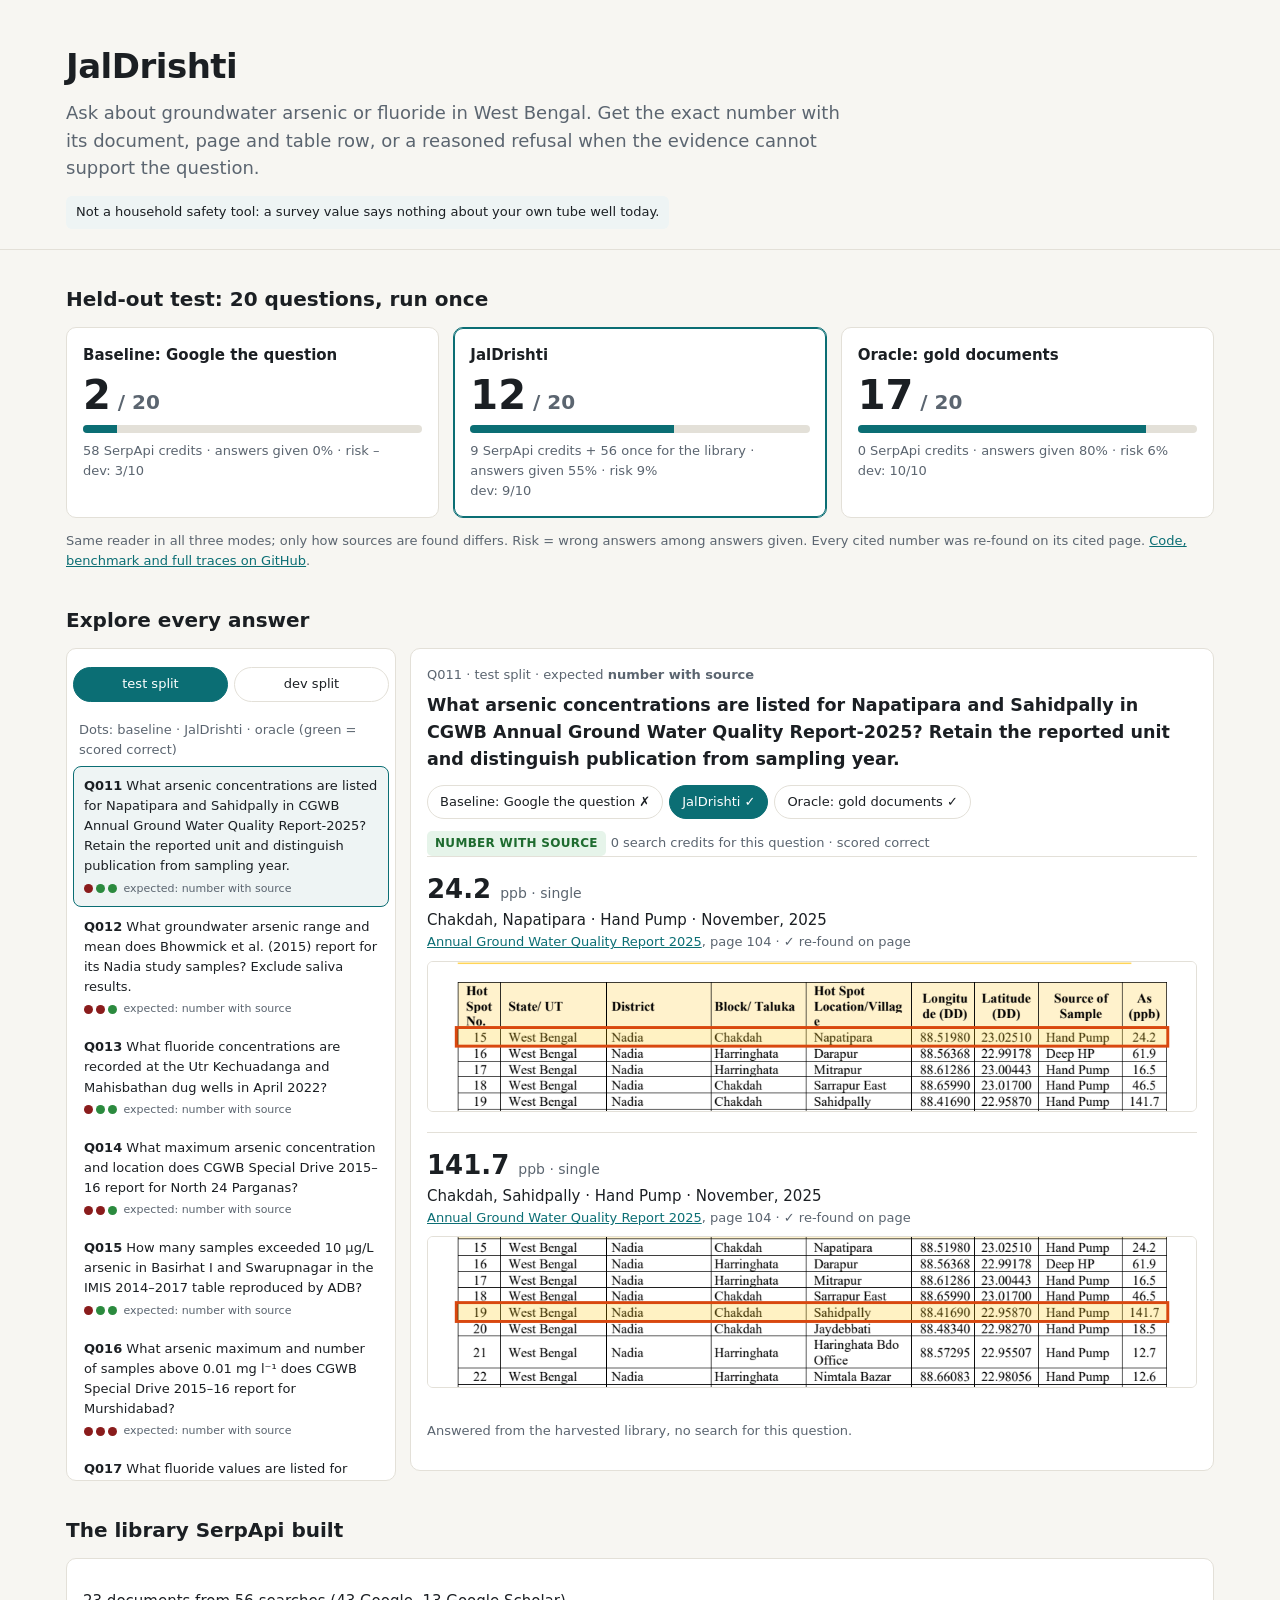
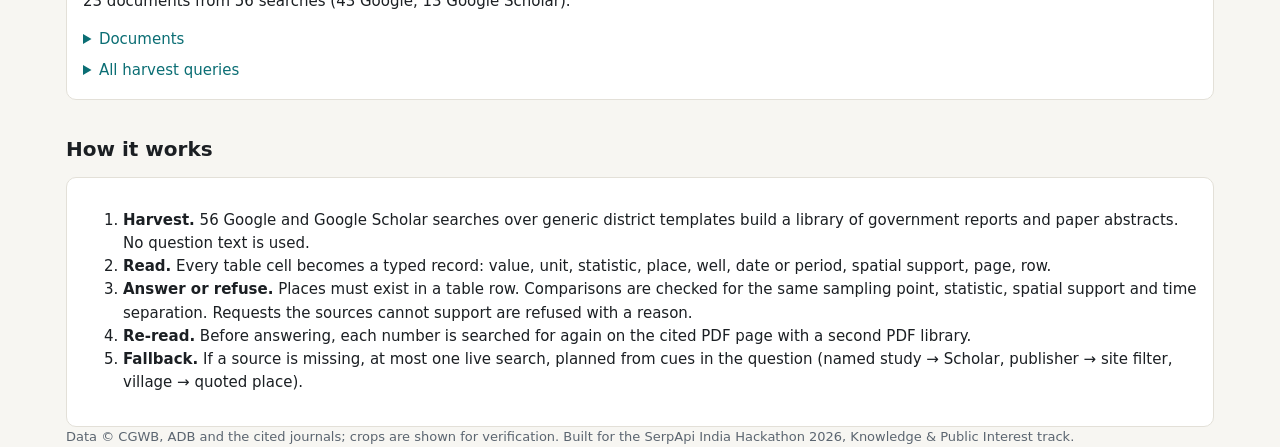
==== docs/index.html @ 3f20986a "Evidence explorer site (docs/): results, every answer with the highlighted source row, search traces" ====
<!doctype html>
<html lang="en">
<head>
<meta charset="utf-8">
<meta name="viewport" content="width=device-width, initial-scale=1">
<title>JalDrishti</title>
<meta name="description" content="Cited groundwater arsenic and fluoride evidence for West Bengal, found with SerpApi and checked against the source page.">
<style>
:root{--bg:#f7f6f2;--card:#fff;--ink:#1b1f23;--mute:#5b6570;--line:#e3e0d8;--acc:#0b6e74;--acc2:#d9480f;--ok:#2b8a3e;--warn:#b35c00;--no:#8a1c1c;--chip:#eef4f4}
@media (prefers-color-scheme:dark){:root{--bg:#101315;--card:#171b1e;--ink:#e8eaec;--mute:#9aa4ad;--line:#2a3035;--acc:#4fb3b9;--acc2:#ff8a4c;--ok:#69c37b;--warn:#f0a44b;--no:#ef7b7b;--chip:#1d2a2c}}
*{box-sizing:border-box}body{margin:0;background:var(--bg);color:var(--ink);font:15px/1.55 system-ui,-apple-system,Segoe UI,Roboto,sans-serif}
a{color:var(--acc)}.wrap{max-width:1180px;margin:0 auto;padding:0 16px}
header{padding:40px 0 20px;border-bottom:1px solid var(--line)}h1{font-size:34px;margin:0 0 6px;letter-spacing:-.5px}
.lede{font-size:18px;max-width:780px;color:var(--mute);margin:0}.warn{display:inline-block;margin-top:14px;padding:6px 10px;border-radius:6px;background:var(--chip);font-size:13px}
h2{font-size:20px;margin:34px 0 12px}.grid{display:grid;grid-template-columns:repeat(3,1fr);gap:14px}
.card{background:var(--card);border:1px solid var(--line);border-radius:10px;padding:16px}
.big{font-size:40px;font-weight:700;line-height:1}.lbl{font-weight:600}.sub{color:var(--mute);font-size:13px}
.bar{height:8px;background:var(--line);border-radius:4px;margin:10px 0 8px;overflow:hidden}.bar i{display:block;height:100%;background:var(--acc)}
.card.hl{border-color:var(--acc);box-shadow:0 0 0 1px var(--acc) inset}
.ex{display:grid;grid-template-columns:330px 1fr;gap:14px;align-items:start}
.list{max-height:720px;overflow:auto;padding:6px}.q{padding:9px 10px;border-radius:8px;cursor:pointer;border:1px solid transparent}
.q:hover{background:var(--chip)}.q.on{border-color:var(--acc);background:var(--chip)}.q .t{font-size:13px}.q .m{font-size:11px;color:var(--mute);margin-top:3px}
.dots span{display:inline-block;width:9px;height:9px;border-radius:50%;margin-right:3px;vertical-align:middle}
.y{background:var(--ok)}.n{background:var(--no)}.tabs{display:flex;gap:6px;margin:12px 0}
.tabs button{border:1px solid var(--line);background:var(--card);color:var(--ink);padding:6px 12px;border-radius:999px;cursor:pointer;font:inherit;font-size:13px}
.tabs button.on{background:var(--acc);border-color:var(--acc);color:#fff}
.badge{display:inline-block;font-size:12px;font-weight:700;padding:3px 8px;border-radius:5px;letter-spacing:.3px;text-transform:uppercase}
.b-number_with_source{background:#e6f4ea;color:#1e6b2f}.b-not_comparable{background:#fff1e0;color:#8a4b00}.b-insufficient_evidence{background:#f1f1f1;color:#555}.b-error{background:#fde8e8;color:#8a1c1c}
@media (prefers-color-scheme:dark){.b-number_with_source{background:#1f3a26;color:#9be0a8}.b-not_comparable{background:#3a2c17;color:#f4c27d}.b-insufficient_evidence{background:#2a2e31;color:#c9ced3}}
.item{border-top:1px solid var(--line);padding:12px 0}.val{font-size:26px;font-weight:700}.val small{font-size:14px;font-weight:500;color:var(--mute)}
.crop{max-width:100%;border:1px solid var(--line);border-radius:6px;margin-top:8px;background:#fff}
.reasons li{margin:4px 0}.trace{font-size:13px}.trace .st{padding:8px 10px;border-left:3px solid var(--line);margin:6px 0;background:var(--bg)}
code{font-family:ui-monospace,Menlo,monospace;font-size:12.5px;background:var(--chip);padding:1px 5px;border-radius:4px}
.flt{display:flex;gap:6px;padding:6px}.flt button{flex:1}
table{border-collapse:collapse;width:100%;font-size:14px}td,th{padding:7px 8px;border-bottom:1px solid var(--line);text-align:left}
details summary{cursor:pointer;color:var(--acc)}footer{margin:40px 0;color:var(--mute);font-size:13px}
@media (max-width:860px){.grid{grid-template-columns:1fr}.ex{grid-template-columns:1fr}.list{max-height:320px}}
</style>
</head>
<body>
<header><div class="wrap">
  <h1>JalDrishti</h1>
  <p class="lede">Ask about groundwater arsenic or fluoride in West Bengal. Get the exact number with its document, page and table row, or a reasoned refusal when the evidence cannot support the question.</p>
  <span class="warn">Not a household safety tool: a survey value says nothing about your own tube well today.</span>
</div></header>
<main class="wrap">
  <h2>Held-out test: 20 questions, run once</h2>
  <div class="grid" id="cards"></div>
  <p class="sub">Same reader in all three modes; only how sources are found differs. Risk = wrong answers among answers given. Every cited number was re-found on its cited page. <a href="https://github.com/mohitt31/jaldrishti">Code, benchmark and full traces on GitHub</a>.</p>

  <h2>Explore every answer</h2>
  <div class="ex">
    <div class="card" style="padding:0">
      <div class="flt tabs" id="flt"></div>
      <div class="sub" style="padding:0 12px">Dots: baseline · JalDrishti · oracle (green = scored correct)</div>
      <div class="list" id="list"></div>
    </div>
    <div class="card" id="detail"></div>
  </div>

  <h2>The library SerpApi built</h2>
  <div class="card" id="lib"></div>

  <h2>How it works</h2>
  <div class="card">
    <ol>
      <li><b>Harvest.</b> 56 Google and Google Scholar searches over generic district templates build a library of government reports and paper abstracts. No question text is used.</li>
      <li><b>Read.</b> Every table cell becomes a typed record: value, unit, statistic, place, well, date or period, spatial support, page, row.</li>
      <li><b>Answer or refuse.</b> Places must exist in a table row. Comparisons are checked for the same sampling point, statistic, spatial support and time separation. Requests the sources cannot support are refused with a reason.</li>
      <li><b>Re-read.</b> Before answering, each number is searched for again on the cited PDF page with a second PDF library.</li>
      <li><b>Fallback.</b> If a source is missing, at most one live search, planned from cues in the question (named study → Scholar, publisher → site filter, village → quoted place).</li>
    </ol>
  </div>
</main>
<footer class="wrap">Data © CGWB, ADB and the cited journals; crops are shown for verification. Built for the SerpApi India Hackathon 2026, Knowledge &amp; Public Interest track.</footer>
<script>
const MODES={baseline:"Baseline: Google the question",library:"JalDrishti",oracle:"Oracle: gold documents"};
const LBL={number_with_source:"number with source",not_comparable:"not comparable",insufficient_evidence:"insufficient evidence",error:"error",comparable:"comparable"};
let D,cur=null,mode="library",split="test";
const esc=s=>String(s??"").replace(/[&<>"]/g,c=>({"&":"&amp;","<":"&lt;",">":"&gt;",'"':"&quot;"}[c]));
fetch("data.json").then(r=>r.json()).then(d=>{D=d;cards();filters();list();lib();});
function cards(){const s=D.summary.test;document.getElementById("cards").innerHTML=Object.keys(MODES).map(m=>{const v=s[m],c=Math.round(v.accuracy*v.n);
 return `<div class="card ${m==="library"?"hl":""}"><div class="lbl">${MODES[m]}</div><div class="big" style="margin-top:8px">${c}<span style="font-size:20px;color:var(--mute)"> / ${v.n}</span></div>
 <div class="bar"><i style="width:${v.accuracy*100}%"></i></div><div class="sub">${v.credits} SerpApi credits${m==="library"?" + "+D.library.credits+" once for the library":""} · answers given ${Math.round(v.coverage*100)}% · risk ${v.coverage?Math.round(v.risk*100)+"%":"–"}</div>
 <div class="sub">dev: ${Math.round(D.summary.dev[m].accuracy*10)}/10</div></div>`}).join("");}
function filters(){document.getElementById("flt").innerHTML=["test","dev"].map(s=>`<button class="${s===split?"on":""}" onclick="split='${s}';filters();list()">${s} split</button>`).join("");}
function list(){const qs=D.questions.filter(q=>q.split===split);if(!cur||cur.split!==split)cur=qs[0];
 document.getElementById("list").innerHTML=qs.map(q=>`<div class="q ${q===cur?"on":""}" onclick="pick('${q.id}')"><div class="t"><b>${q.id}</b> ${esc(q.question)}</div>
 <div class="m dots">${Object.keys(MODES).map(m=>`<span class="${q.modes[m].correct?"y":"n"}" title="${MODES[m]}"></span>`).join("")} expected: ${LBL[q.expected]}</div></div>`).join("");detail();}
function pick(id){cur=D.questions.find(q=>q.id===id);list();}
function item(i){const link=i.url?`<a href="${esc(i.url)}#page=${i.page||1}" target="_blank" rel="noopener">${esc(i.title)}</a>`:esc(i.title);
 return `<div class="item"><div class="val">${esc(i.value)} <small>${esc(i.unit||"")} · ${esc(i.statistic)}</small></div>
 <div>${esc(i.place||i.district||"")}${i.source_type?" · "+esc(i.source_type):""}${i.well_id?" · "+esc(i.well_id):""} · ${esc(i.date||i.period||"period not stated")}</div>
 <div class="sub">${link}${i.page?", page "+i.page:" (abstract)"} ${i.page_verified?(i.page?"· ✓ re-found on page":"· ✓ re-found in abstract"):""}</div>
 ${i.crop?`<img class="crop" loading="lazy" src="crops/${i.crop}" alt="Cited table row, highlighted">`:`<div class="sub" style="margin-top:6px">“${esc((i.quote||"").slice(0,220))}”</div>`}</div>`;}
function detail(){if(!cur)return;const a=cur.modes[mode];
 let h=`<div class="sub">${cur.id} · ${cur.split} split · expected <b>${LBL[cur.expected]}</b></div><h3 style="margin:6px 0 4px">${esc(cur.question)}</h3>
 <div class="tabs">${Object.keys(MODES).map(m=>`<button class="${m===mode?"on":""}" onclick="mode='${m}';detail()">${MODES[m]} ${cur.modes[m].correct?"✓":"✗"}</button>`).join("")}</div>
 <span class="badge b-${a.answer_type}">${LBL[a.answer_type]||a.answer_type}</span> <span class="sub">${a.credits} search credit${a.credits===1?"":"s"} for this question · ${a.correct?"scored correct":"scored wrong"}</span>`;
 if(a.reasons&&a.reasons.length)h+=`<ul class="reasons">${a.reasons.map(r=>`<li>${esc(r)}</li>`).join("")}</ul>`;
 if(a.note)h+=`<p class="sub">${esc(a.note)}</p>`;if(a.reason)h+=`<p>${esc(a.reason)}</p>`;
 h+=a.items.map(item).join("");
 if(a.related&&a.related.length)h+=`<p class="sub" style="margin-top:12px">Related record (shown as context, not as an answer):</p>`+a.related.map(item).join("");
 if(a.trace&&a.trace.length)h+=`<h4 style="margin:18px 0 4px">Searches</h4><div class="trace">${a.trace.map(t=>`<div class="st"><code>${esc(t.engine)}</code> ${esc(t.q)}${t.site?` <code>site: ${esc(t.site)}</code>`:""}
 <div class="sub">${t.n} results${t.district?" · district: "+esc([].concat(t.district).join(" or ")):""}${t.located&&t.located.length?" · located "+t.located.length+" source(s)":""}</div></div>`).join("")}</div>`;
 else if(mode==="library")h+=`<p class="sub" style="margin-top:14px">Answered from the harvested library, no search for this question.</p>`;
 document.getElementById("detail").innerHTML=h;}
function lib(){const L=D.library;document.getElementById("lib").innerHTML=`<p>${L.docs.length} documents from ${L.credits} searches (${L.queries.filter(q=>q.engine==="google").length} Google, ${L.queries.filter(q=>q.engine!=="google").length} Google Scholar).</p>
 <details><summary>Documents</summary><table>${L.docs.map(d=>`<tr><td>${d.url?`<a href="${esc(d.url)}" target="_blank" rel="noopener">${esc(d.title)}</a>`:esc(d.title)}</td></tr>`).join("")}</table></details>
 <details style="margin-top:8px"><summary>All harvest queries</summary><table>${L.queries.map(q=>`<tr><td><code>${q.engine}</code></td><td>${esc(q.q)}</td><td class="sub">${q.found.length} found</td></tr>`).join("")}</table></details>`;}
</script>
</body>
</html>
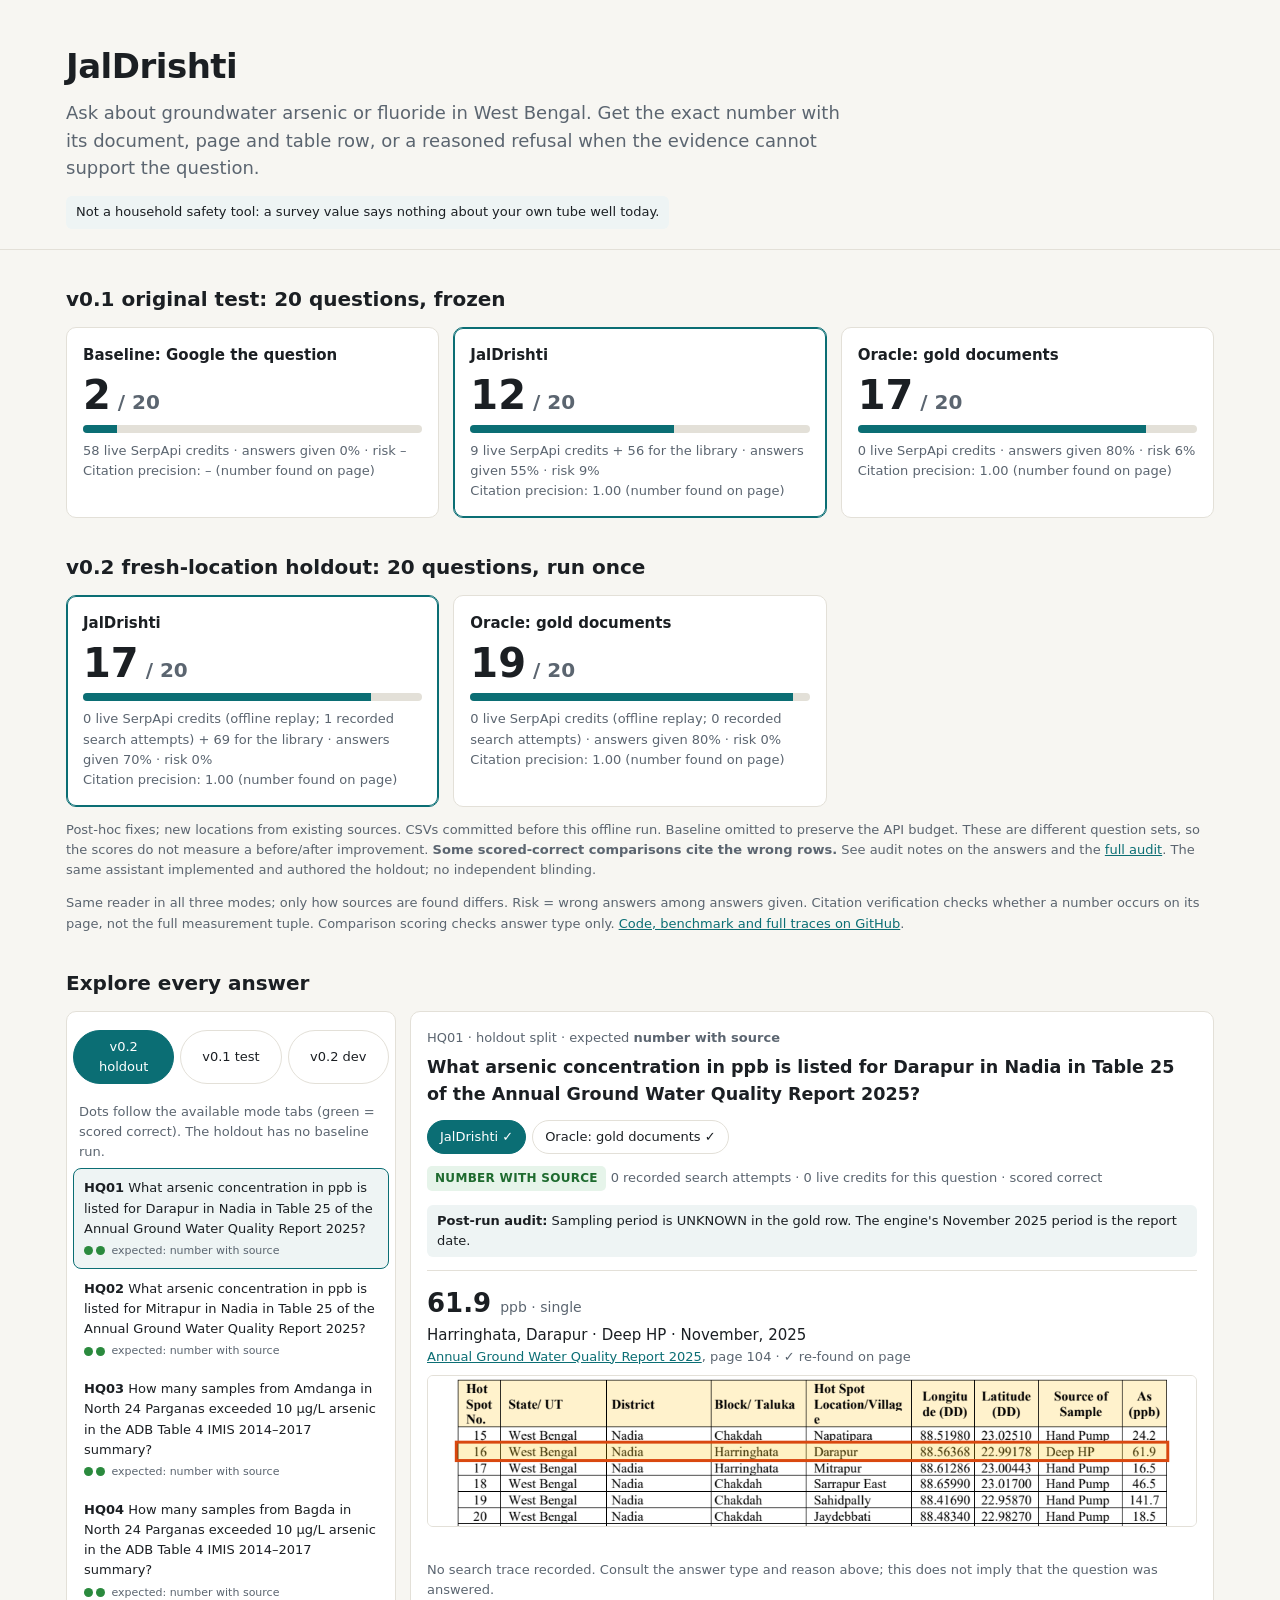
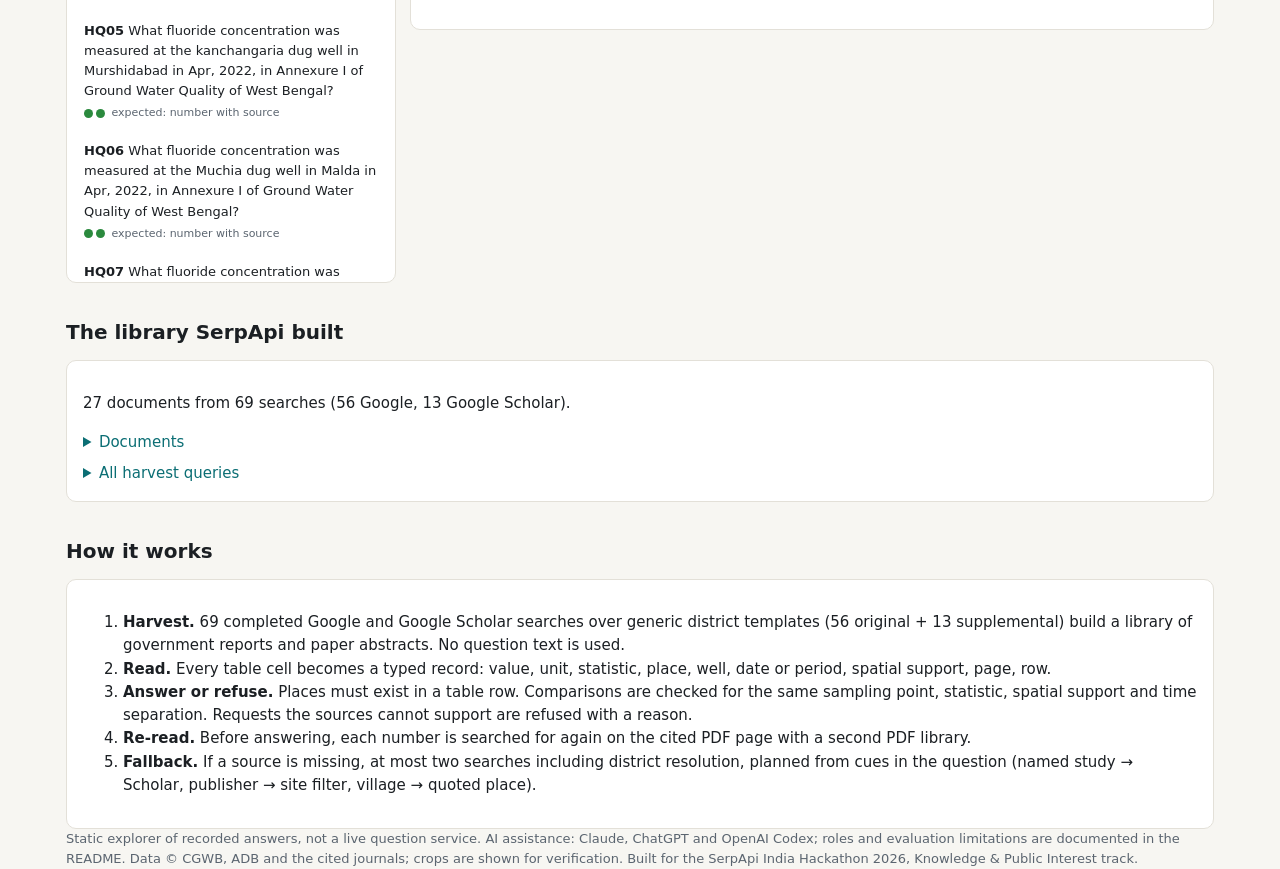
==== commit b71204fd: "Publish v0.2 holdout explorer with honest metrics and audit notes" ====
--- a/docs/index.html
+++ b/docs/index.html
@@ -4,6 +4,7 @@
 <meta charset="utf-8">
 <meta name="viewport" content="width=device-width, initial-scale=1">
 <title>JalDrishti</title>
+<link rel="icon" href="data:,">
 <meta name="description" content="Cited groundwater arsenic and fluoride evidence for West Bengal, found with SerpApi and checked against the source page.">
 <style>
 :root{--bg:#f7f6f2;--card:#fff;--ink:#1b1f23;--mute:#5b6570;--line:#e3e0d8;--acc:#0b6e74;--acc2:#d9480f;--ok:#2b8a3e;--warn:#b35c00;--no:#8a1c1c;--chip:#eef4f4}
@@ -44,15 +45,18 @@
   <span class="warn">Not a household safety tool: a survey value says nothing about your own tube well today.</span>
 </div></header>
 <main class="wrap">
-  <h2>Held-out test: 20 questions, run once</h2>
+  <h2>v0.1 original test: 20 questions, frozen</h2>
   <div class="grid" id="cards"></div>
-  <p class="sub">Same reader in all three modes; only how sources are found differs. Risk = wrong answers among answers given. Every cited number was re-found on its cited page. <a href="https://github.com/mohitt31/jaldrishti">Code, benchmark and full traces on GitHub</a>.</p>
+  <h2>v0.2 fresh-location holdout: 20 questions, run once</h2>
+  <div class="grid" id="holdout-cards"></div>
+  <p class="sub">Post-hoc fixes; new locations from existing sources. CSVs committed before this offline run. Baseline omitted to preserve the API budget. These are different question sets, so the scores do not measure a before/after improvement. <b>Some scored-correct comparisons cite the wrong rows.</b> See audit notes on the answers and the <a href="https://github.com/mohitt31/jaldrishti/blob/main/reports/holdout_audit.md">full audit</a>. The same assistant implemented and authored the holdout; no independent blinding.</p>
+  <p class="sub">Same reader in all three modes; only how sources are found differs. Risk = wrong answers among answers given. Citation verification checks whether a number occurs on its page, not the full measurement tuple. Comparison scoring checks answer type only. <a href="https://github.com/mohitt31/jaldrishti">Code, benchmark and full traces on GitHub</a>.</p>
 
   <h2>Explore every answer</h2>
   <div class="ex">
     <div class="card" style="padding:0">
       <div class="flt tabs" id="flt"></div>
-      <div class="sub" style="padding:0 12px">Dots: baseline · JalDrishti · oracle (green = scored correct)</div>
+      <div class="sub" style="padding:0 12px">Dots follow the available mode tabs (green = scored correct). The holdout has no baseline run.</div>
       <div class="list" id="list"></div>
     </div>
     <div class="card" id="detail"></div>
@@ -64,46 +68,47 @@
   <h2>How it works</h2>
   <div class="card">
     <ol>
-      <li><b>Harvest.</b> 56 Google and Google Scholar searches over generic district templates build a library of government reports and paper abstracts. No question text is used.</li>
+      <li><b>Harvest.</b> 69 completed Google and Google Scholar searches over generic district templates (56 original + 13 supplemental) build a library of government reports and paper abstracts. No question text is used.</li>
       <li><b>Read.</b> Every table cell becomes a typed record: value, unit, statistic, place, well, date or period, spatial support, page, row.</li>
       <li><b>Answer or refuse.</b> Places must exist in a table row. Comparisons are checked for the same sampling point, statistic, spatial support and time separation. Requests the sources cannot support are refused with a reason.</li>
       <li><b>Re-read.</b> Before answering, each number is searched for again on the cited PDF page with a second PDF library.</li>
-      <li><b>Fallback.</b> If a source is missing, at most one live search, planned from cues in the question (named study → Scholar, publisher → site filter, village → quoted place).</li>
+      <li><b>Fallback.</b> If a source is missing, at most two searches including district resolution, planned from cues in the question (named study → Scholar, publisher → site filter, village → quoted place).</li>
     </ol>
   </div>
 </main>
-<footer class="wrap">Data © CGWB, ADB and the cited journals; crops are shown for verification. Built for the SerpApi India Hackathon 2026, Knowledge &amp; Public Interest track.</footer>
+<footer class="wrap">Static explorer of recorded answers, not a live question service. AI assistance: Claude, ChatGPT and OpenAI Codex; roles and evaluation limitations are documented in the README. Data © CGWB, ADB and the cited journals; crops are shown for verification. Built for the SerpApi India Hackathon 2026, Knowledge &amp; Public Interest track.</footer>
 <script>
 const MODES={baseline:"Baseline: Google the question",library:"JalDrishti",oracle:"Oracle: gold documents"};
 const LBL={number_with_source:"number with source",not_comparable:"not comparable",insufficient_evidence:"insufficient evidence",error:"error",comparable:"comparable"};
-let D,cur=null,mode="library",split="test";
+let D,cur=null,mode="library",split="holdout";
 const esc=s=>String(s??"").replace(/[&<>"]/g,c=>({"&":"&amp;","<":"&lt;",">":"&gt;",'"':"&quot;"}[c]));
-fetch("data.json").then(r=>r.json()).then(d=>{D=d;cards();filters();list();lib();});
-function cards(){const s=D.summary.test;document.getElementById("cards").innerHTML=Object.keys(MODES).map(m=>{const v=s[m],c=Math.round(v.accuracy*v.n);
+fetch("data.json").then(r=>{if(!r.ok)throw new Error("Cannot load recorded runs");return r.json();}).then(d=>{D=d;cards("test","cards");cards("holdout","holdout-cards");filters();list();lib();}).catch(e=>{document.getElementById("detail").textContent="Could not load the recorded demo. Please reload or view the reports on GitHub.";console.error(e);});
+function cards(which,target){const s=D.summary[which];document.getElementById(target).innerHTML=Object.keys(s).map(m=>{const v=s[m],c=Math.round(v.accuracy*v.n),meta=D.evaluation[which];
  return `<div class="card ${m==="library"?"hl":""}"><div class="lbl">${MODES[m]}</div><div class="big" style="margin-top:8px">${c}<span style="font-size:20px;color:var(--mute)"> / ${v.n}</span></div>
- <div class="bar"><i style="width:${v.accuracy*100}%"></i></div><div class="sub">${v.credits} SerpApi credits${m==="library"?" + "+D.library.credits+" once for the library":""} · answers given ${Math.round(v.coverage*100)}% · risk ${v.coverage?Math.round(v.risk*100)+"%":"–"}</div>
- <div class="sub">dev: ${Math.round(D.summary.dev[m].accuracy*10)}/10</div></div>`}).join("");}
-function filters(){document.getElementById("flt").innerHTML=["test","dev"].map(s=>`<button class="${s===split?"on":""}" onclick="split='${s}';filters();list()">${s} split</button>`).join("");}
+ <div class="bar"><i style="width:${v.accuracy*100}%"></i></div><div class="sub">${meta.offline?"0 live SerpApi credits (offline replay; "+v.credits+" recorded search attempts)":v.credits+" live SerpApi credits"}${m==="library"?" + "+meta.harvest_credits+" for the library":""} · answers given ${Math.round(v.coverage*100)}% · risk ${v.coverage?Math.round(v.risk*100)+"%":"–"}</div>
+ <div class="sub">Citation precision: ${v.citation_precision==null?"–":v.citation_precision.toFixed(2)} (number found on page)</div></div>`}).join("");}
+function filters(){document.getElementById("flt").innerHTML=["holdout","test","dev"].map(s=>`<button class="${s===split?"on":""}" onclick="split='${s}';filters();list()">${s==="test"?"v0.1 test":s==="holdout"?"v0.2 holdout":"v0.2 dev"}</button>`).join("");}
 function list(){const qs=D.questions.filter(q=>q.split===split);if(!cur||cur.split!==split)cur=qs[0];
  document.getElementById("list").innerHTML=qs.map(q=>`<div class="q ${q===cur?"on":""}" onclick="pick('${q.id}')"><div class="t"><b>${q.id}</b> ${esc(q.question)}</div>
- <div class="m dots">${Object.keys(MODES).map(m=>`<span class="${q.modes[m].correct?"y":"n"}" title="${MODES[m]}"></span>`).join("")} expected: ${LBL[q.expected]}</div></div>`).join("");detail();}
+ <div class="m dots">${Object.keys(q.modes).map(m=>`<span class="${q.modes[m].correct?"y":"n"}" title="${MODES[m]}"></span>`).join("")} expected: ${LBL[q.expected]}</div></div>`).join("");detail();}
 function pick(id){cur=D.questions.find(q=>q.id===id);list();}
 function item(i){const link=i.url?`<a href="${esc(i.url)}#page=${i.page||1}" target="_blank" rel="noopener">${esc(i.title)}</a>`:esc(i.title);
  return `<div class="item"><div class="val">${esc(i.value)} <small>${esc(i.unit||"")} · ${esc(i.statistic)}</small></div>
  <div>${esc(i.place||i.district||"")}${i.source_type?" · "+esc(i.source_type):""}${i.well_id?" · "+esc(i.well_id):""} · ${esc(i.date||i.period||"period not stated")}</div>
  <div class="sub">${link}${i.page?", page "+i.page:" (abstract)"} ${i.page_verified?(i.page?"· ✓ re-found on page":"· ✓ re-found in abstract"):""}</div>
  ${i.crop?`<img class="crop" loading="lazy" src="crops/${i.crop}" alt="Cited table row, highlighted">`:`<div class="sub" style="margin-top:6px">“${esc((i.quote||"").slice(0,220))}”</div>`}</div>`;}
-function detail(){if(!cur)return;const a=cur.modes[mode];
+function detail(){if(!cur)return;if(!cur.modes[mode])mode="library";const a=cur.modes[mode];
  let h=`<div class="sub">${cur.id} · ${cur.split} split · expected <b>${LBL[cur.expected]}</b></div><h3 style="margin:6px 0 4px">${esc(cur.question)}</h3>
- <div class="tabs">${Object.keys(MODES).map(m=>`<button class="${m===mode?"on":""}" onclick="mode='${m}';detail()">${MODES[m]} ${cur.modes[m].correct?"✓":"✗"}</button>`).join("")}</div>
- <span class="badge b-${a.answer_type}">${LBL[a.answer_type]||a.answer_type}</span> <span class="sub">${a.credits} search credit${a.credits===1?"":"s"} for this question · ${a.correct?"scored correct":"scored wrong"}</span>`;
+ <div class="tabs">${Object.keys(cur.modes).map(m=>`<button class="${m===mode?"on":""}" onclick="mode='${m}';detail()">${MODES[m]} ${cur.modes[m].correct?"✓":"✗"}</button>`).join("")}</div>
+ <span class="badge b-${a.answer_type}">${LBL[a.answer_type]||a.answer_type}</span> <span class="sub">${a.credits} recorded search attempt${a.credits===1?"":"s"}${D.evaluation[cur.split].offline?" · 0 live credits":""} for this question · ${a.correct?"scored correct":"scored wrong"}</span>`;
+ if(cur.audit&&cur.audit[mode])h+=`<p class="warn"><b>Post-run audit:</b> ${esc(cur.audit[mode])}</p>`;
  if(a.reasons&&a.reasons.length)h+=`<ul class="reasons">${a.reasons.map(r=>`<li>${esc(r)}</li>`).join("")}</ul>`;
  if(a.note)h+=`<p class="sub">${esc(a.note)}</p>`;if(a.reason)h+=`<p>${esc(a.reason)}</p>`;
  h+=a.items.map(item).join("");
  if(a.related&&a.related.length)h+=`<p class="sub" style="margin-top:12px">Related record (shown as context, not as an answer):</p>`+a.related.map(item).join("");
  if(a.trace&&a.trace.length)h+=`<h4 style="margin:18px 0 4px">Searches</h4><div class="trace">${a.trace.map(t=>`<div class="st"><code>${esc(t.engine)}</code> ${esc(t.q)}${t.site?` <code>site: ${esc(t.site)}</code>`:""}
  <div class="sub">${t.n} results${t.district?" · district: "+esc([].concat(t.district).join(" or ")):""}${t.located&&t.located.length?" · located "+t.located.length+" source(s)":""}</div></div>`).join("")}</div>`;
- else if(mode==="library")h+=`<p class="sub" style="margin-top:14px">Answered from the harvested library, no search for this question.</p>`;
+ else if(mode==="library")h+=`<p class="sub" style="margin-top:14px">No search trace recorded. Consult the answer type and reason above; this does not imply that the question was answered.</p>`;
  document.getElementById("detail").innerHTML=h;}
 function lib(){const L=D.library;document.getElementById("lib").innerHTML=`<p>${L.docs.length} documents from ${L.credits} searches (${L.queries.filter(q=>q.engine==="google").length} Google, ${L.queries.filter(q=>q.engine!=="google").length} Google Scholar).</p>
  <details><summary>Documents</summary><table>${L.docs.map(d=>`<tr><td>${d.url?`<a href="${esc(d.url)}" target="_blank" rel="noopener">${esc(d.title)}</a>`:esc(d.title)}</td></tr>`).join("")}</table></details>
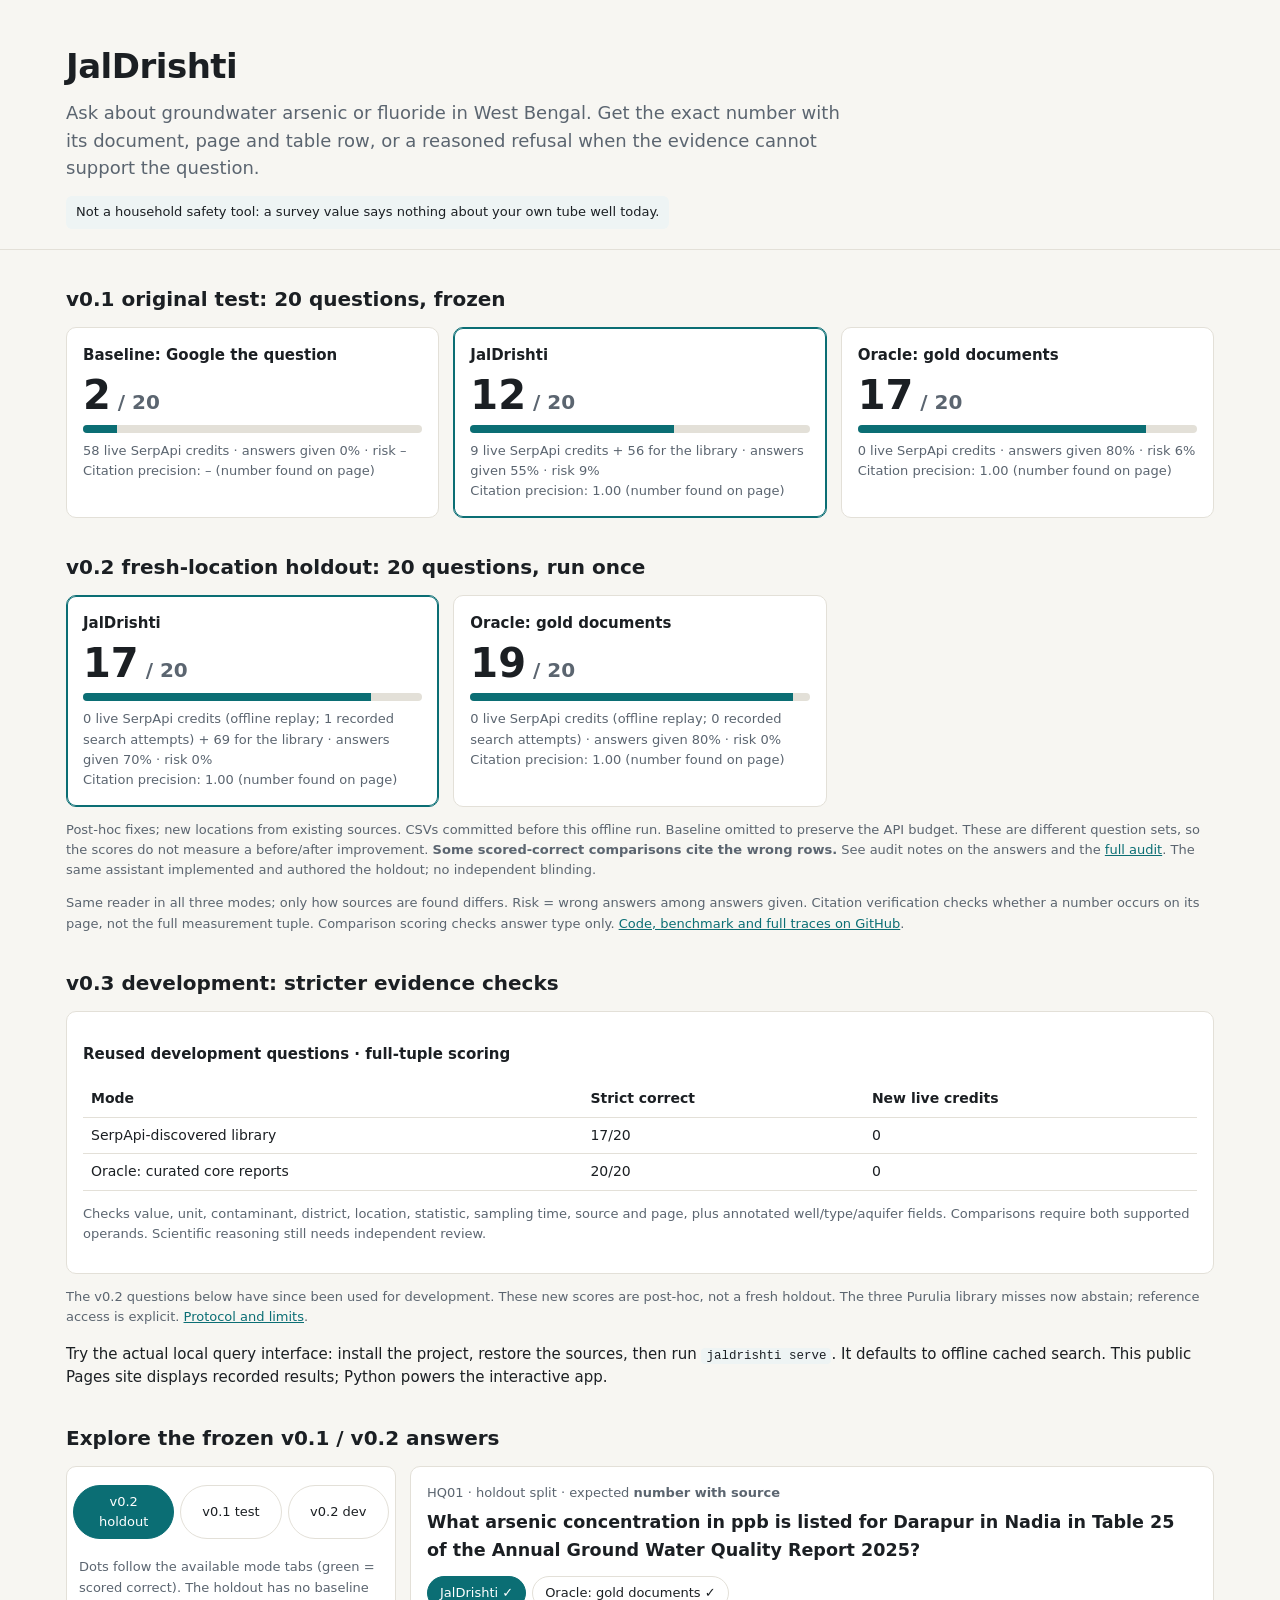
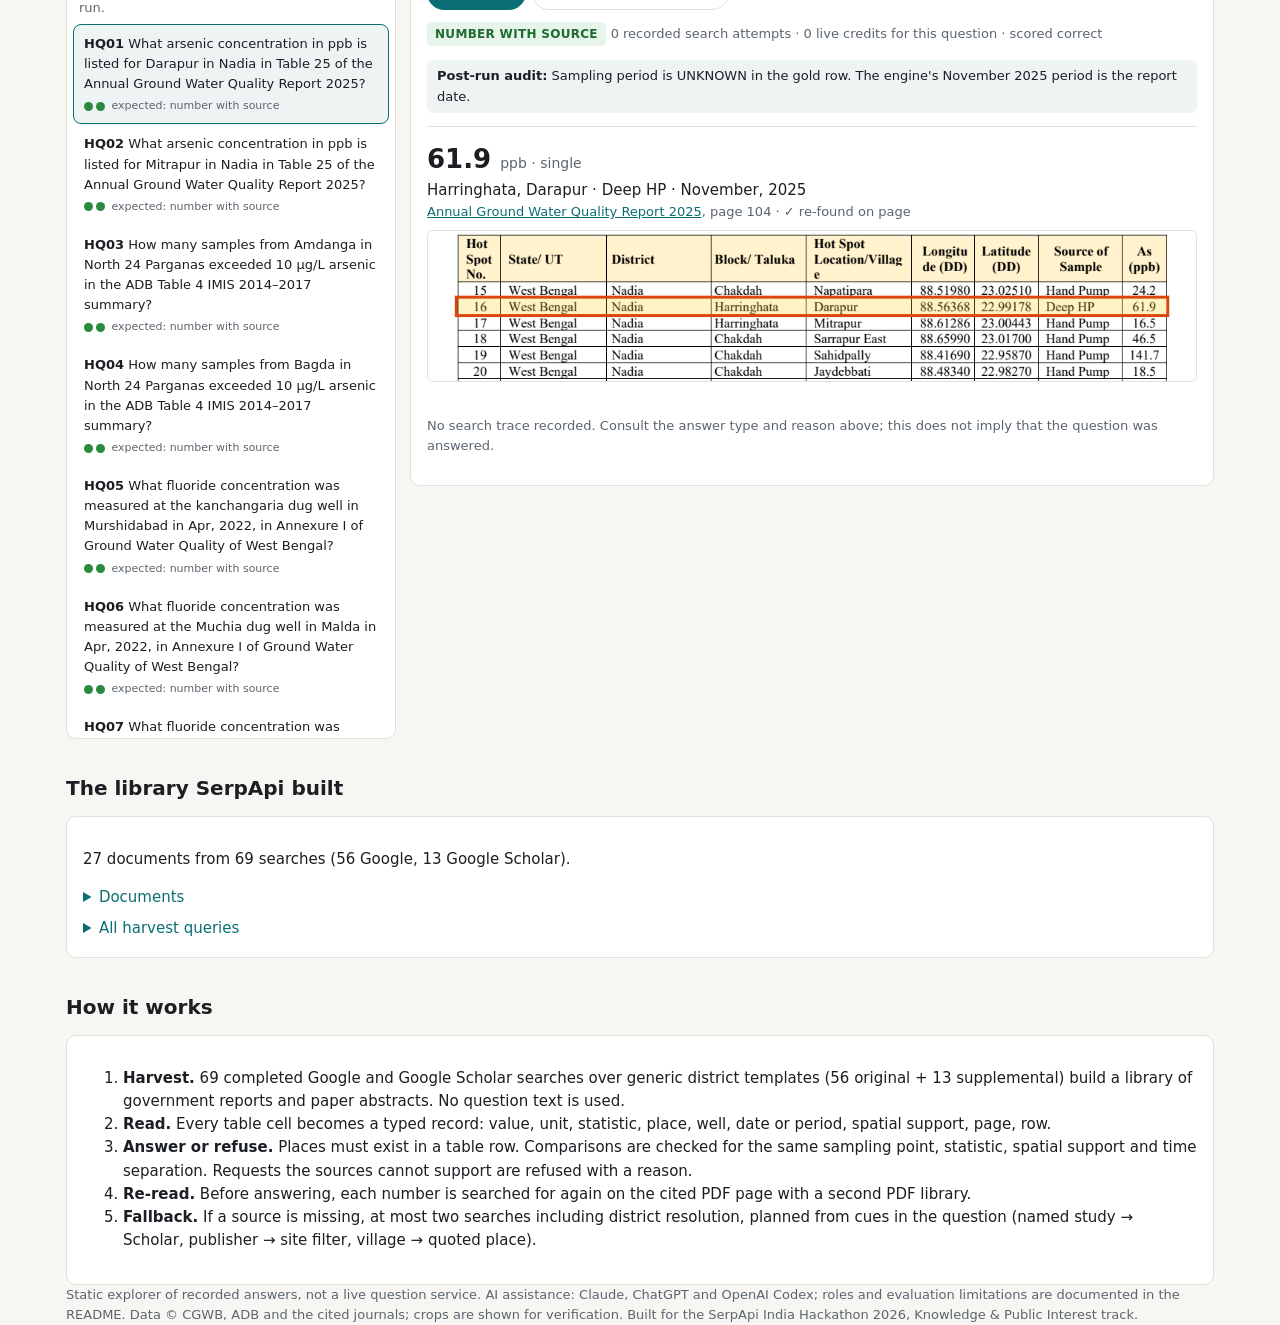
==== commit 338d3312: "Publish stricter development results and reviewer handoff" ====
--- a/docs/index.html
+++ b/docs/index.html
@@ -52,7 +52,11 @@
   <p class="sub">Post-hoc fixes; new locations from existing sources. CSVs committed before this offline run. Baseline omitted to preserve the API budget. These are different question sets, so the scores do not measure a before/after improvement. <b>Some scored-correct comparisons cite the wrong rows.</b> See audit notes on the answers and the <a href="https://github.com/mohitt31/jaldrishti/blob/main/reports/holdout_audit.md">full audit</a>. The same assistant implemented and authored the holdout; no independent blinding.</p>
   <p class="sub">Same reader in all three modes; only how sources are found differs. Risk = wrong answers among answers given. Citation verification checks whether a number occurs on its page, not the full measurement tuple. Comparison scoring checks answer type only. <a href="https://github.com/mohitt31/jaldrishti">Code, benchmark and full traces on GitHub</a>.</p>
 
-  <h2>Explore every answer</h2>
+  <h2>v0.3 development: stricter evidence checks</h2>
+  <div class="card" id="v03"></div>
+  <p class="sub">The v0.2 questions below have since been used for development. These new scores are post-hoc, not a fresh holdout. The three Purulia library misses now abstain; reference access is explicit. <a href="https://github.com/mohitt31/jaldrishti/blob/main/benchmark/v03/PROTOCOL.md">Protocol and limits</a>.</p>
+  <p>Try the actual local query interface: install the project, restore the sources, then run <code>jaldrishti serve</code>. It defaults to offline cached search. This public Pages site displays recorded results; Python powers the interactive app.</p>
+  <h2>Explore the frozen v0.1 / v0.2 answers</h2>
   <div class="ex">
     <div class="card" style="padding:0">
       <div class="flt tabs" id="flt"></div>
@@ -82,11 +86,12 @@
 const LBL={number_with_source:"number with source",not_comparable:"not comparable",insufficient_evidence:"insufficient evidence",error:"error",comparable:"comparable"};
 let D,cur=null,mode="library",split="holdout";
 const esc=s=>String(s??"").replace(/[&<>"]/g,c=>({"&":"&amp;","<":"&lt;",">":"&gt;",'"':"&quot;"}[c]));
-fetch("data.json").then(r=>{if(!r.ok)throw new Error("Cannot load recorded runs");return r.json();}).then(d=>{D=d;cards("test","cards");cards("holdout","holdout-cards");filters();list();lib();}).catch(e=>{document.getElementById("detail").textContent="Could not load the recorded demo. Please reload or view the reports on GitHub.";console.error(e);});
+fetch("data.json").then(r=>{if(!r.ok)throw new Error("Cannot load recorded runs");return r.json();}).then(d=>{D=d;cards("test","cards");cards("holdout","holdout-cards");filters();list();lib();development();}).catch(e=>{document.getElementById("detail").textContent="Could not load the recorded demo. Please reload or view the reports on GitHub.";console.error(e);});
 function cards(which,target){const s=D.summary[which];document.getElementById(target).innerHTML=Object.keys(s).map(m=>{const v=s[m],c=Math.round(v.accuracy*v.n),meta=D.evaluation[which];
  return `<div class="card ${m==="library"?"hl":""}"><div class="lbl">${MODES[m]}</div><div class="big" style="margin-top:8px">${c}<span style="font-size:20px;color:var(--mute)"> / ${v.n}</span></div>
  <div class="bar"><i style="width:${v.accuracy*100}%"></i></div><div class="sub">${meta.offline?"0 live SerpApi credits (offline replay; "+v.credits+" recorded search attempts)":v.credits+" live SerpApi credits"}${m==="library"?" + "+meta.harvest_credits+" for the library":""} · answers given ${Math.round(v.coverage*100)}% · risk ${v.coverage?Math.round(v.risk*100)+"%":"–"}</div>
  <div class="sub">Citation precision: ${v.citation_precision==null?"–":v.citation_precision.toFixed(2)} (number found on page)</div></div>`}).join("");}
+function development(){const d=D.v03_development;if(!d)return;document.getElementById("v03").innerHTML=`<p><b>Reused development questions · full-tuple scoring</b></p><table><thead><tr><th>Mode</th><th>Strict correct</th><th>New live credits</th></tr></thead><tbody>${Object.entries(d.modes).map(([m,v])=>`<tr><td>${m==="library"?"SerpApi-discovered library":"Oracle: curated core reports"}</td><td>${v.strict_correct}/${v.n}</td><td>${v.live_credits}</td></tr>`).join("")}</tbody></table><p class="sub">Checks value, unit, contaminant, district, location, statistic, sampling time, source and page, plus annotated well/type/aquifer fields. Comparisons require both supported operands. Scientific reasoning still needs independent review.</p>`;}
 function filters(){document.getElementById("flt").innerHTML=["holdout","test","dev"].map(s=>`<button class="${s===split?"on":""}" onclick="split='${s}';filters();list()">${s==="test"?"v0.1 test":s==="holdout"?"v0.2 holdout":"v0.2 dev"}</button>`).join("");}
 function list(){const qs=D.questions.filter(q=>q.split===split);if(!cur||cur.split!==split)cur=qs[0];
  document.getElementById("list").innerHTML=qs.map(q=>`<div class="q ${q===cur?"on":""}" onclick="pick('${q.id}')"><div class="t"><b>${q.id}</b> ${esc(q.question)}</div>
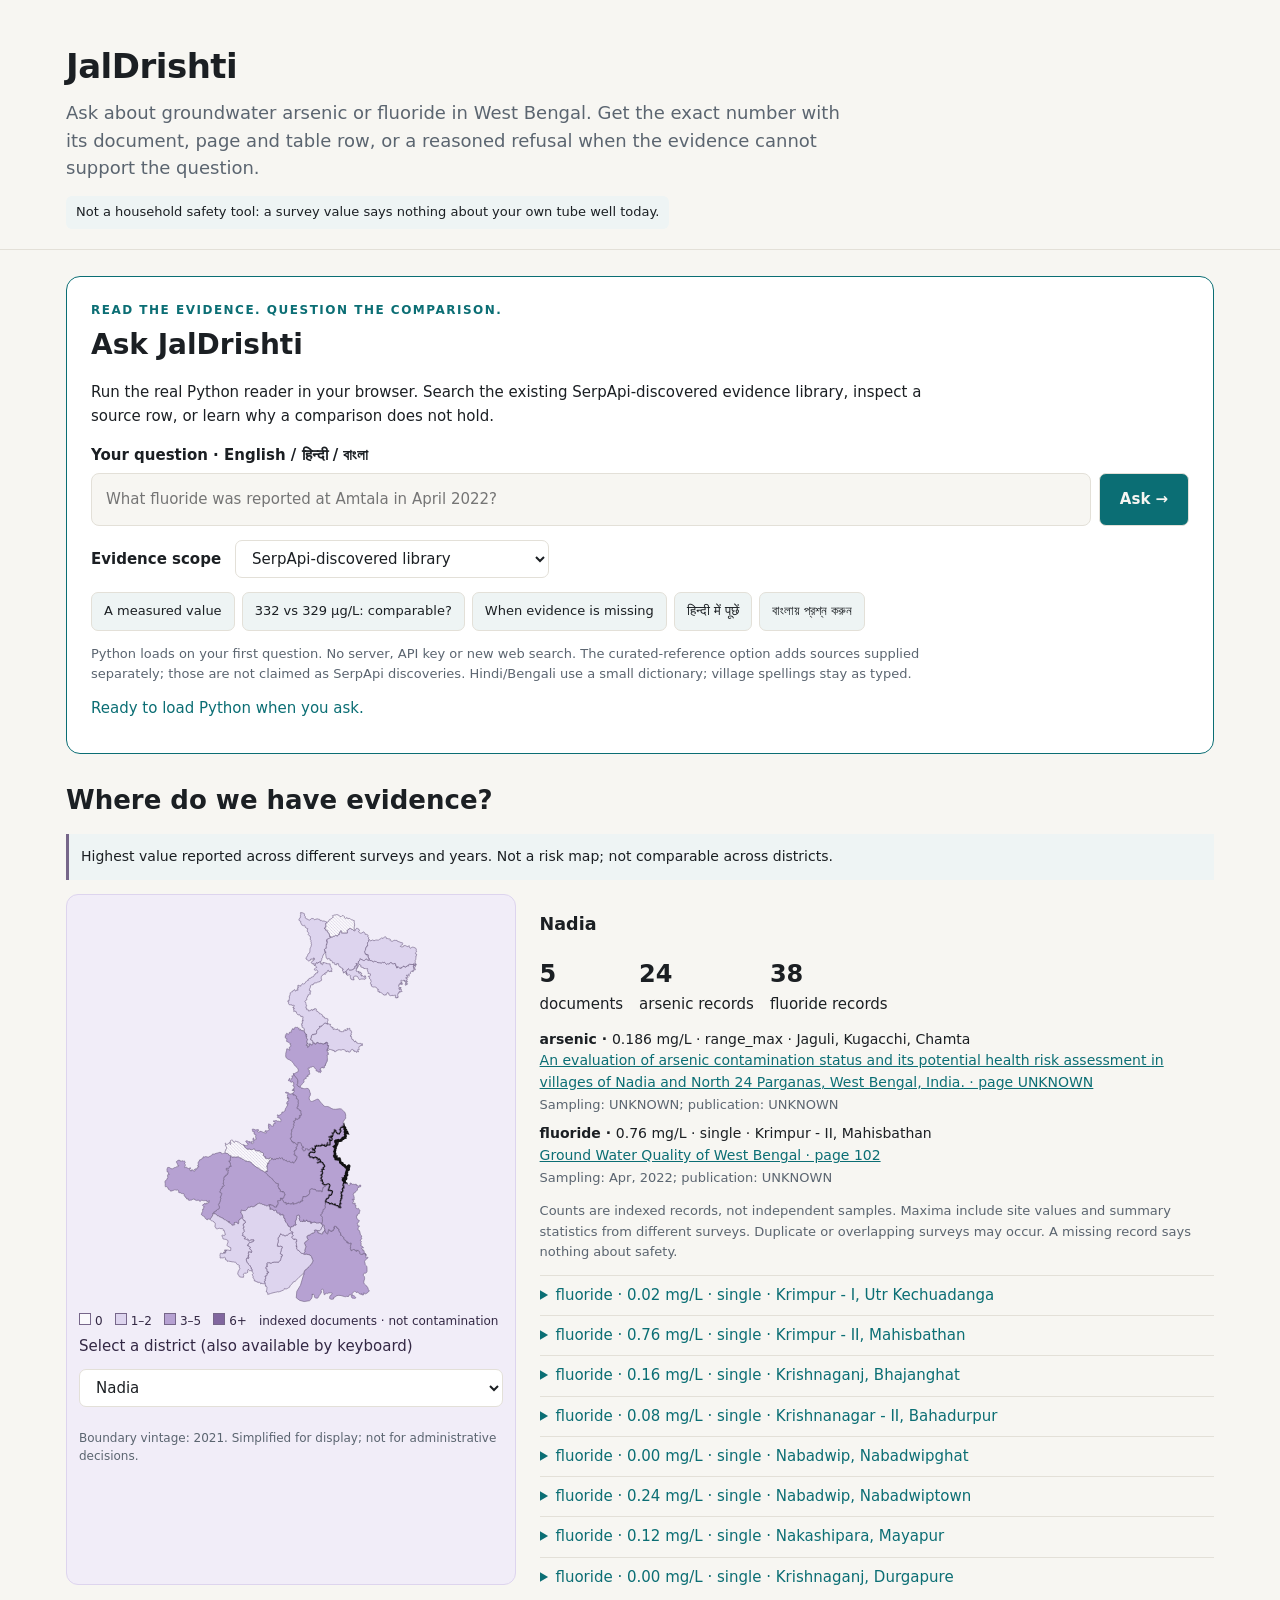
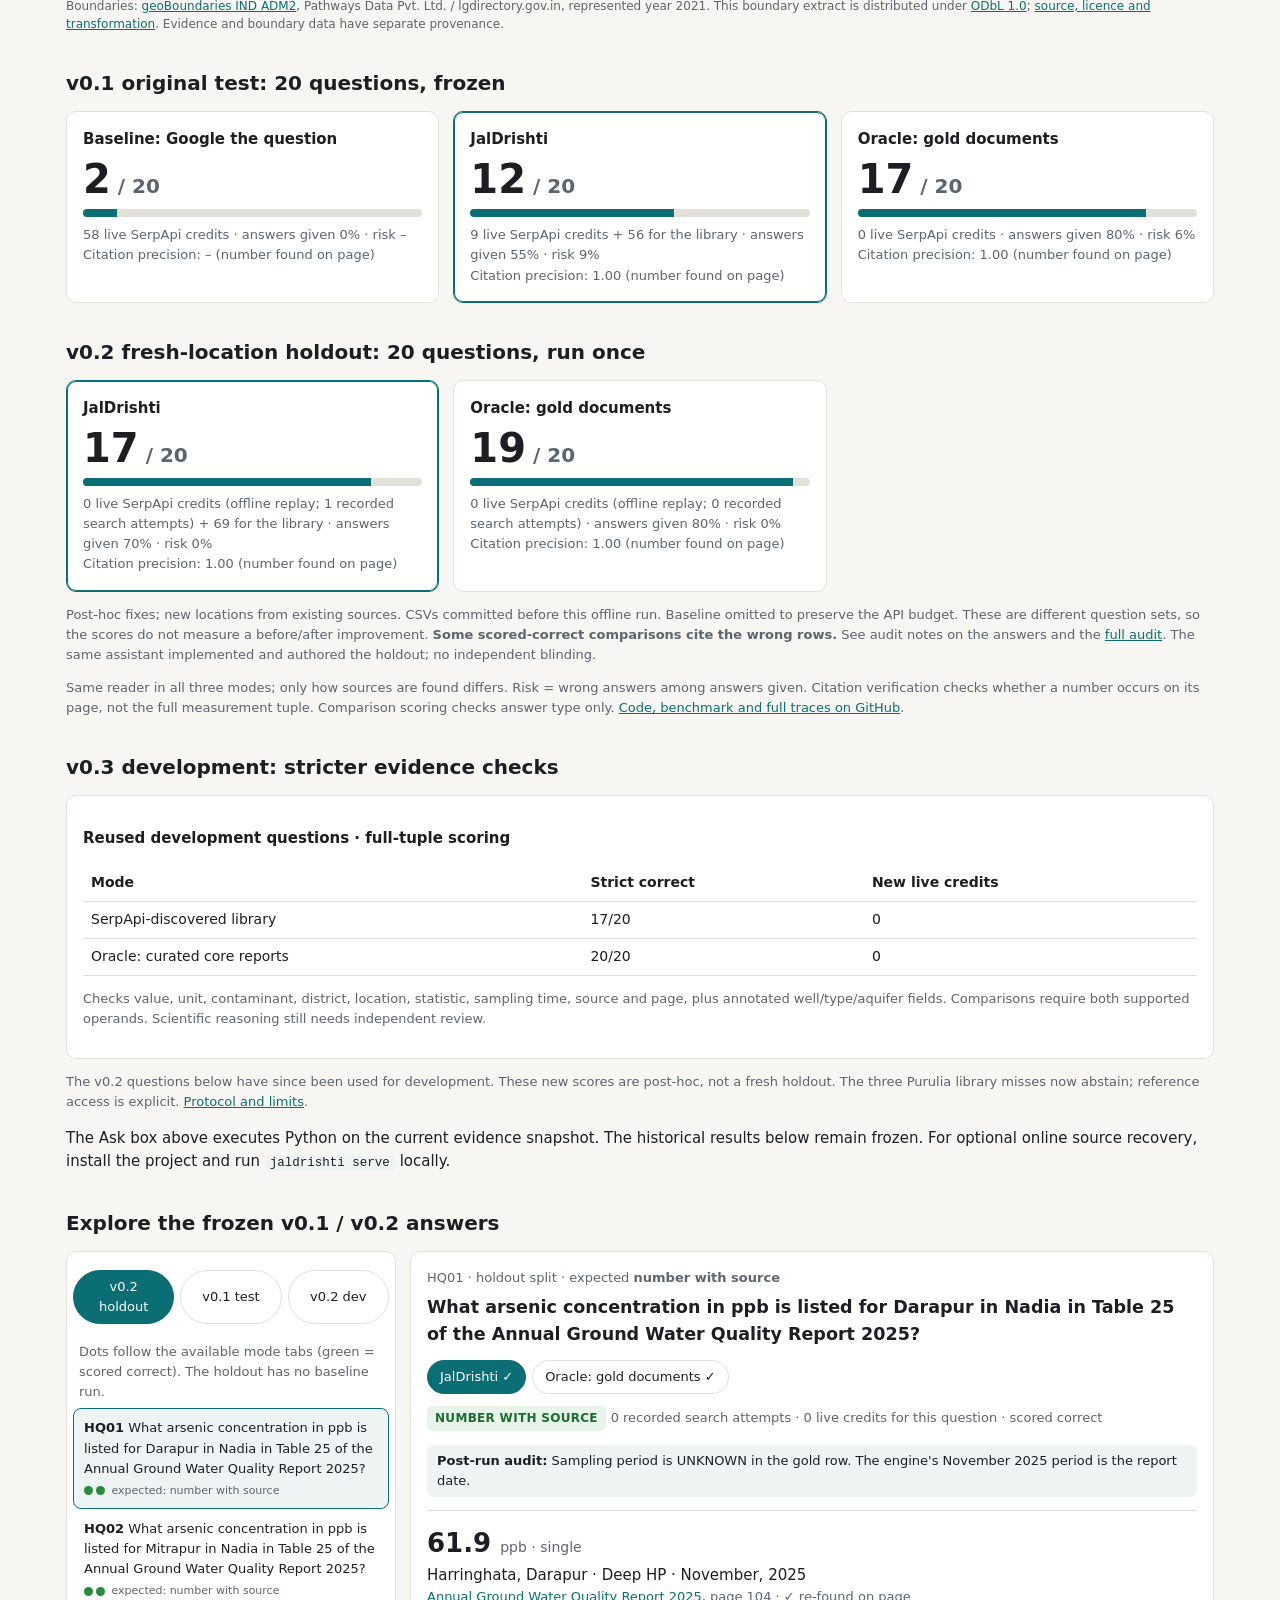
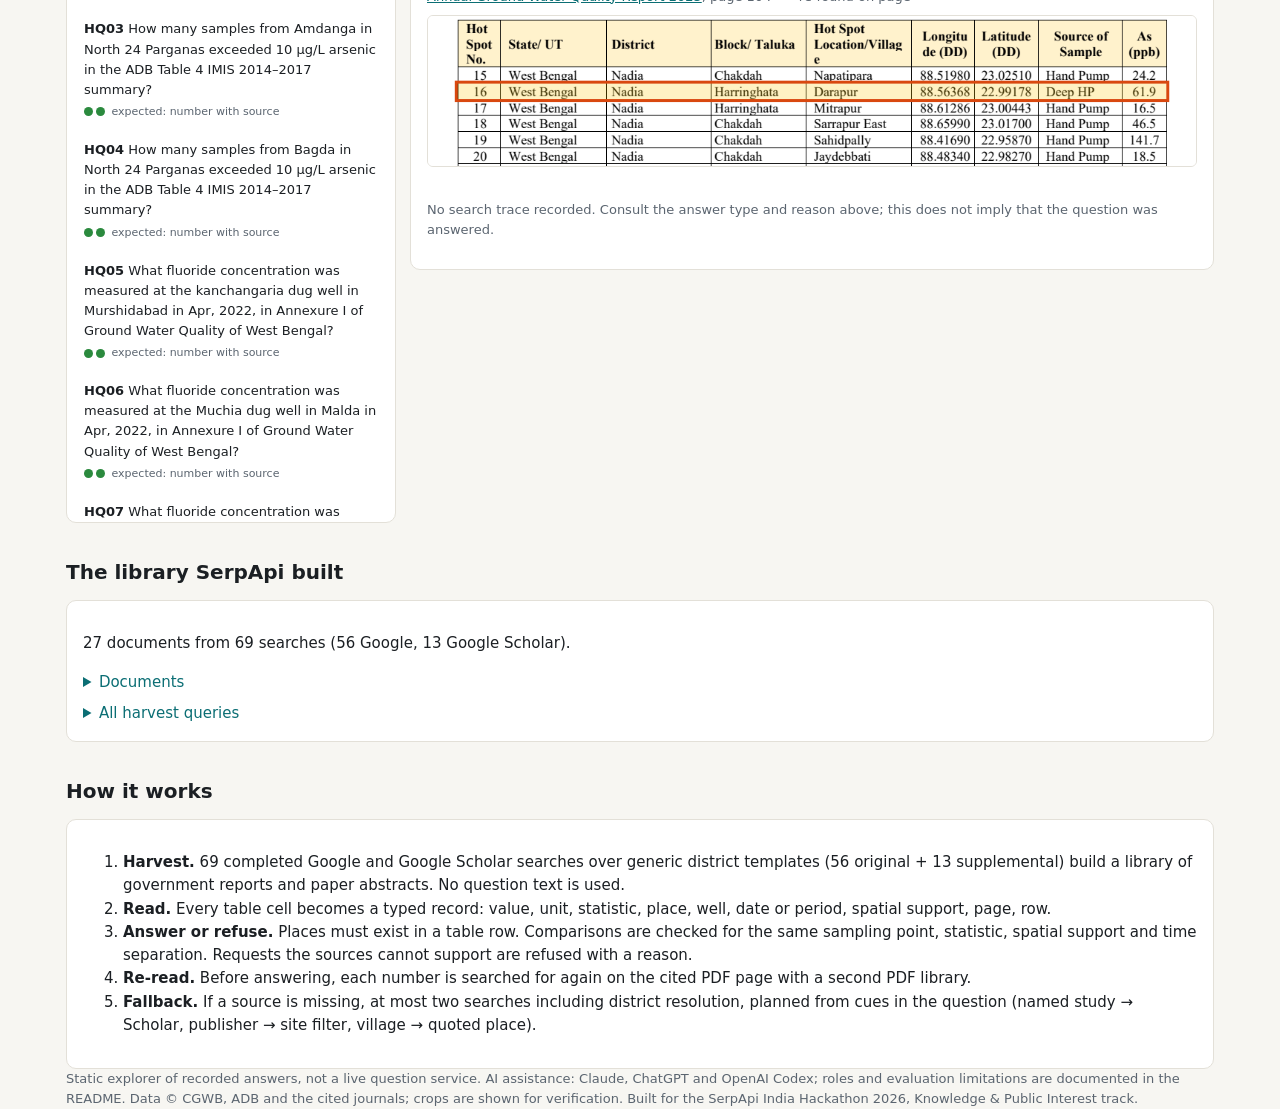
==== commit a0b322be: "Run evidence queries in browser Python with district map and language support" ====
--- a/docs/index.html
+++ b/docs/index.html
@@ -37,6 +37,8 @@
 details summary{cursor:pointer;color:var(--acc)}footer{margin:40px 0;color:var(--mute);font-size:13px}
 @media (max-width:860px){.grid{grid-template-columns:1fr}.ex{grid-template-columns:1fr}.list{max-height:320px}}
 </style>
+<link rel="stylesheet" href="ask/style.css">
+<script type="module" src="ask/app.js"></script>
 </head>
 <body>
 <header><div class="wrap">
@@ -45,6 +47,25 @@
   <span class="warn">Not a household safety tool: a survey value says nothing about your own tube well today.</span>
 </div></header>
 <main class="wrap">
+<section class="ask-panel" id="ask" aria-labelledby="ask-title">
+  <div class="eyebrow">Read the evidence. Question the comparison.</div>
+  <h2 id="ask-title">Ask JalDrishti</h2>
+  <p>Run the real Python reader in your browser. Search the existing SerpApi-discovered evidence library, inspect a source row, or learn why a comparison does not hold.</p>
+  <form id="ask-form"><label for="ask-question">Your question · English / हिन्दी / বাংলা</label><div class="ask-line"><input id="ask-question" required maxlength="2000" placeholder="What fluoride was reported at Amtala in April 2022?" autocomplete="off"><button type="submit" id="ask-submit">Ask →</button></div>
+  <div class="ask-controls"><label for="ask-scope">Evidence scope</label><select id="ask-scope"><option value="library">SerpApi-discovered library</option><option value="reference">Library + curated reference reports</option></select></div></form>
+  <div class="ask-examples" id="ask-examples" aria-label="Example questions"></div>
+  <p class="sub">Python loads on your first question. No server, API key or new web search. The curated-reference option adds sources supplied separately; those are not claimed as SerpApi discoveries. Hindi/Bengali use a small dictionary; village spellings stay as typed.</p>
+  <div id="ask-status" role="status" aria-live="polite">Ready to load Python when you ask.</div>
+  <div id="ask-answer" class="ask-answer" aria-live="polite"></div>
+</section>
+<section class="map-panel" id="map" aria-labelledby="map-title">
+  <h2 id="map-title">Where do we have evidence?</h2>
+  <p class="map-warning">Highest value reported across different surveys and years. Not a risk map; not comparable across districts.</p>
+  <div class="map-layout"><div class="map-frame"><svg id="district-map" role="group" aria-label="West Bengal district evidence coverage"></svg><div class="map-legend"><span><i style="background:#faf9fc"></i>0</span><span><i style="background:#ddd4ee"></i>1–2</span><span><i style="background:#b6a1d2"></i>3–5</span><span><i style="background:#81669f"></i>6+</span><span>indexed documents · not contamination</span></div><label for="district-select">Select a district (also available by keyboard)</label><select id="district-select"></select><p class="map-note">Boundary vintage: 2021. Simplified for display; not for administrative decisions.</p></div>
+  <div><h3 id="district-heading">District evidence</h3><div id="district-counts" class="map-counts"></div><div id="district-max" class="map-max"></div><p class="sub">Counts are indexed records, not independent samples. Maxima include site values and summary statistics from different surveys. Duplicate or overlapping surveys may occur. A missing record says nothing about safety.</p><div id="district-evidence" class="district-list">Loading map…</div></div></div>
+  <p class="map-note">Boundaries: <a href="https://www.geoboundaries.org/api/current/gbOpen/IND/ADM2/">geoBoundaries IND ADM2</a>, Pathways Data Pvt. Ltd. / lgdirectory.gov.in, represented year 2021. This boundary extract is distributed under <a href="https://opendatacommons.org/licenses/odbl/1-0/">ODbL 1.0</a>; <a href="ask/boundary-source.json">source, licence and transformation</a>. Evidence and boundary data have separate provenance.</p>
+</section>
+
   <h2>v0.1 original test: 20 questions, frozen</h2>
   <div class="grid" id="cards"></div>
   <h2>v0.2 fresh-location holdout: 20 questions, run once</h2>
@@ -55,7 +76,7 @@
   <h2>v0.3 development: stricter evidence checks</h2>
   <div class="card" id="v03"></div>
   <p class="sub">The v0.2 questions below have since been used for development. These new scores are post-hoc, not a fresh holdout. The three Purulia library misses now abstain; reference access is explicit. <a href="https://github.com/mohitt31/jaldrishti/blob/main/benchmark/v03/PROTOCOL.md">Protocol and limits</a>.</p>
-  <p>Try the actual local query interface: install the project, restore the sources, then run <code>jaldrishti serve</code>. It defaults to offline cached search. This public Pages site displays recorded results; Python powers the interactive app.</p>
+  <p>The Ask box above executes Python on the current evidence snapshot. The historical results below remain frozen. For optional online source recovery, install the project and run <code>jaldrishti serve</code> locally.</p>
   <h2>Explore the frozen v0.1 / v0.2 answers</h2>
   <div class="ex">
     <div class="card" style="padding:0">
--- a/docs/ask/style.css
+++ b/docs/ask/style.css
@@ -0,0 +1,2 @@
+.ask-panel{margin-top:26px;padding:24px;border:1px solid var(--acc);border-radius:14px;background:var(--card)}.eyebrow{font-size:12px;letter-spacing:1.5px;font-weight:700;color:var(--acc);text-transform:uppercase}.ask-panel h2{font-size:28px;margin:4px 0 8px}.ask-panel p{max-width:860px}.ask-panel label{display:block;font-weight:650;margin:16px 0 6px}.ask-line{display:flex;gap:8px}.ask-line input{min-width:0;flex:1;padding:14px;border:1px solid var(--line);border-radius:8px;background:var(--bg);color:var(--ink);font:inherit}.ask-panel button,.map-panel button,.map-panel select,.ask-panel select{font:inherit;color:var(--ink);background:var(--card);border:1px solid var(--line);border-radius:7px;padding:8px 12px;cursor:pointer}.ask-line button{background:var(--acc);color:var(--bg);min-width:90px;font-weight:700}.ask-line button:disabled{opacity:.6;cursor:wait}.ask-examples{display:flex;gap:7px;flex-wrap:wrap;margin-top:14px}.ask-examples button{font-size:13px;background:var(--chip);text-align:left}.ask-controls{display:flex;gap:14px;align-items:center;flex-wrap:wrap;margin:14px 0}.ask-controls label{display:inline;margin:0}.ask-controls select{max-width:100%}#ask-status{min-height:24px;color:var(--acc);margin:8px 0}.ask-answer{overflow-wrap:anywhere}.ask-answer .answer-top{border-top:1px solid var(--line);padding-top:16px;margin-top:12px}.ask-answer .evidence-grid{display:grid;grid-template-columns:repeat(2,minmax(0,1fr));gap:14px;margin-top:14px}.ask-answer dl{display:grid;grid-template-columns:125px 1fr;font-size:13px;gap:5px 10px}.ask-answer dt{color:var(--mute)}.ask-answer dd{margin:0}.ask-answer pre,.map-panel pre{white-space:pre-wrap;overflow-wrap:anywhere;background:var(--chip);font-size:12px;padding:10px;border-radius:6px}.verified{color:var(--acc);font-size:13px}.map-panel{margin-top:26px}.map-panel h2{font-size:26px;margin:0 0 8px}.map-layout{display:grid;grid-template-columns:minmax(280px,.8fr) minmax(0,1.2fr);gap:24px}.map-frame{background:#f1edf8;border:1px solid #ddd4ee;border-radius:12px;padding:12px;color:#332844}.map-frame svg{display:block;width:100%;height:400px}.district-shape{stroke:#766689;stroke-width:.65;cursor:pointer;vector-effect:non-scaling-stroke}.district-shape:hover,.district-shape:focus,.district-shape.selected{stroke:#111;stroke-width:2.5;outline:none}.map-legend{display:flex;gap:12px;flex-wrap:wrap;font-size:12px;margin:5px 0}.map-legend i{display:inline-block;width:12px;height:12px;margin-right:4px;border:1px solid #766689}.district-list{max-height:310px;overflow:auto;overflow-wrap:anywhere}.district-list details{border-top:1px solid var(--line);padding:8px 0}.map-warning{padding:12px;border-left:3px solid #766689;background:var(--chip);font-size:14px}.map-panel select{width:100%;margin:10px 0}.map-counts{display:flex;gap:16px;flex-wrap:wrap;margin:12px 0}.map-counts b{font-size:24px;display:block}.map-max{font-size:14px}.map-max p{margin:8px 0}.map-note{font-size:12px;color:var(--mute)}:focus-visible{outline:3px solid var(--acc);outline-offset:3px}
+@media(max-width:700px){.ask-panel{padding:16px}.ask-panel h2{font-size:24px}.ask-line{flex-direction:column}.ask-line input{width:100%}.ask-answer .evidence-grid,.map-layout{grid-template-columns:1fr}.map-frame svg{height:320px}.ask-answer dl{grid-template-columns:110px 1fr}.ask-controls{align-items:flex-start;flex-direction:column}.ask-controls select{width:100%}}
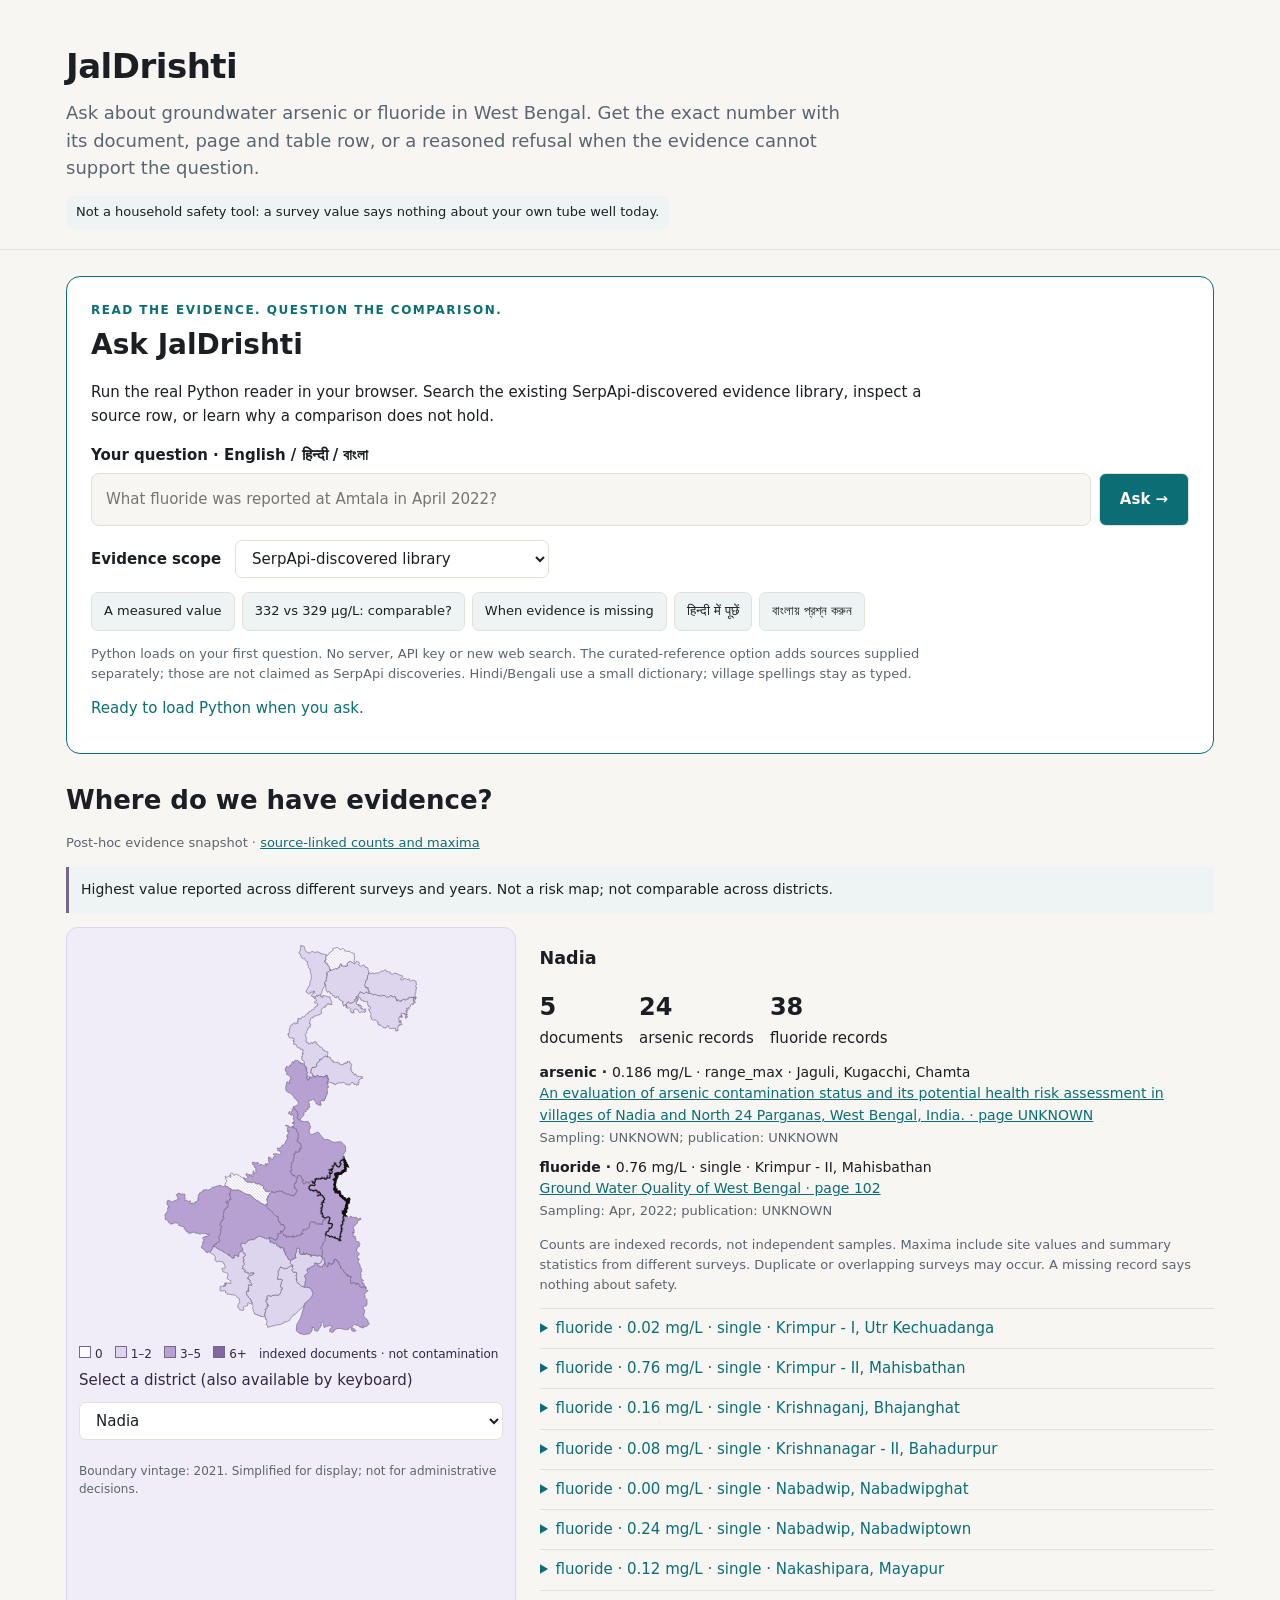
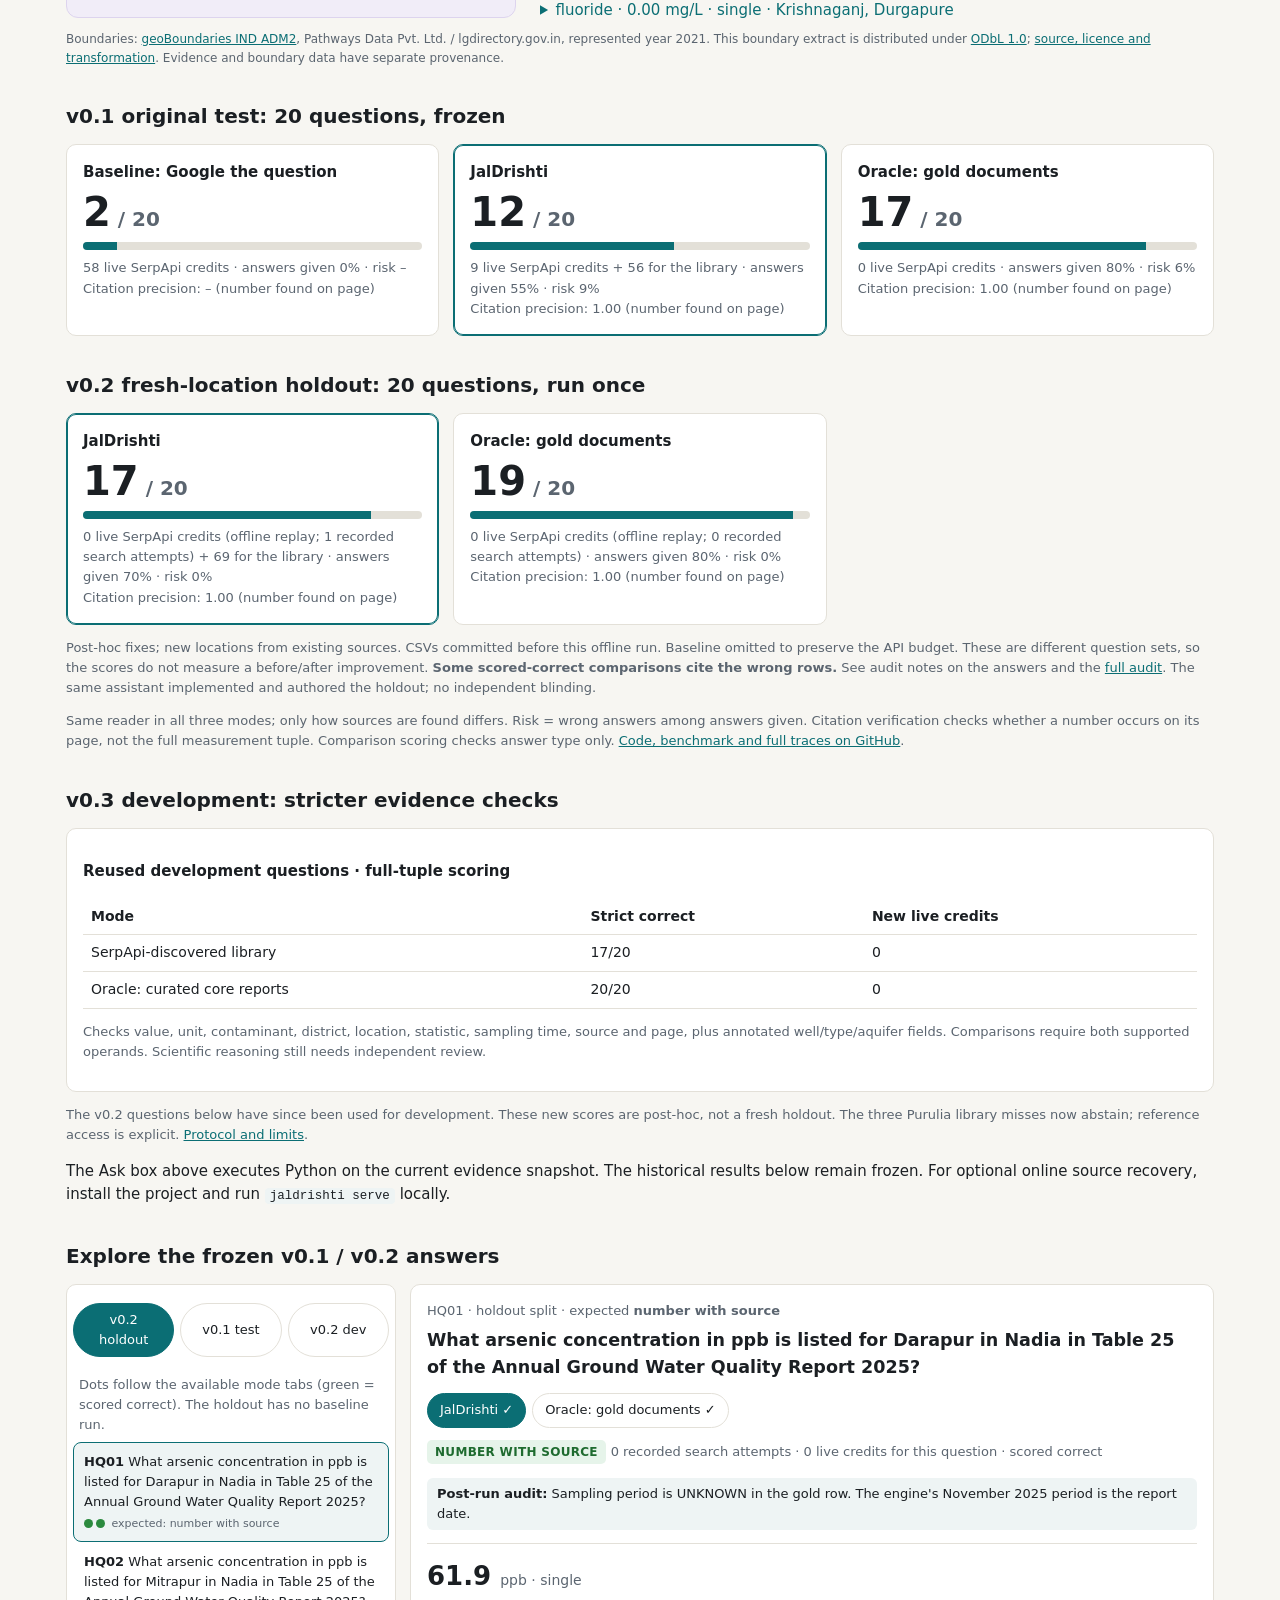
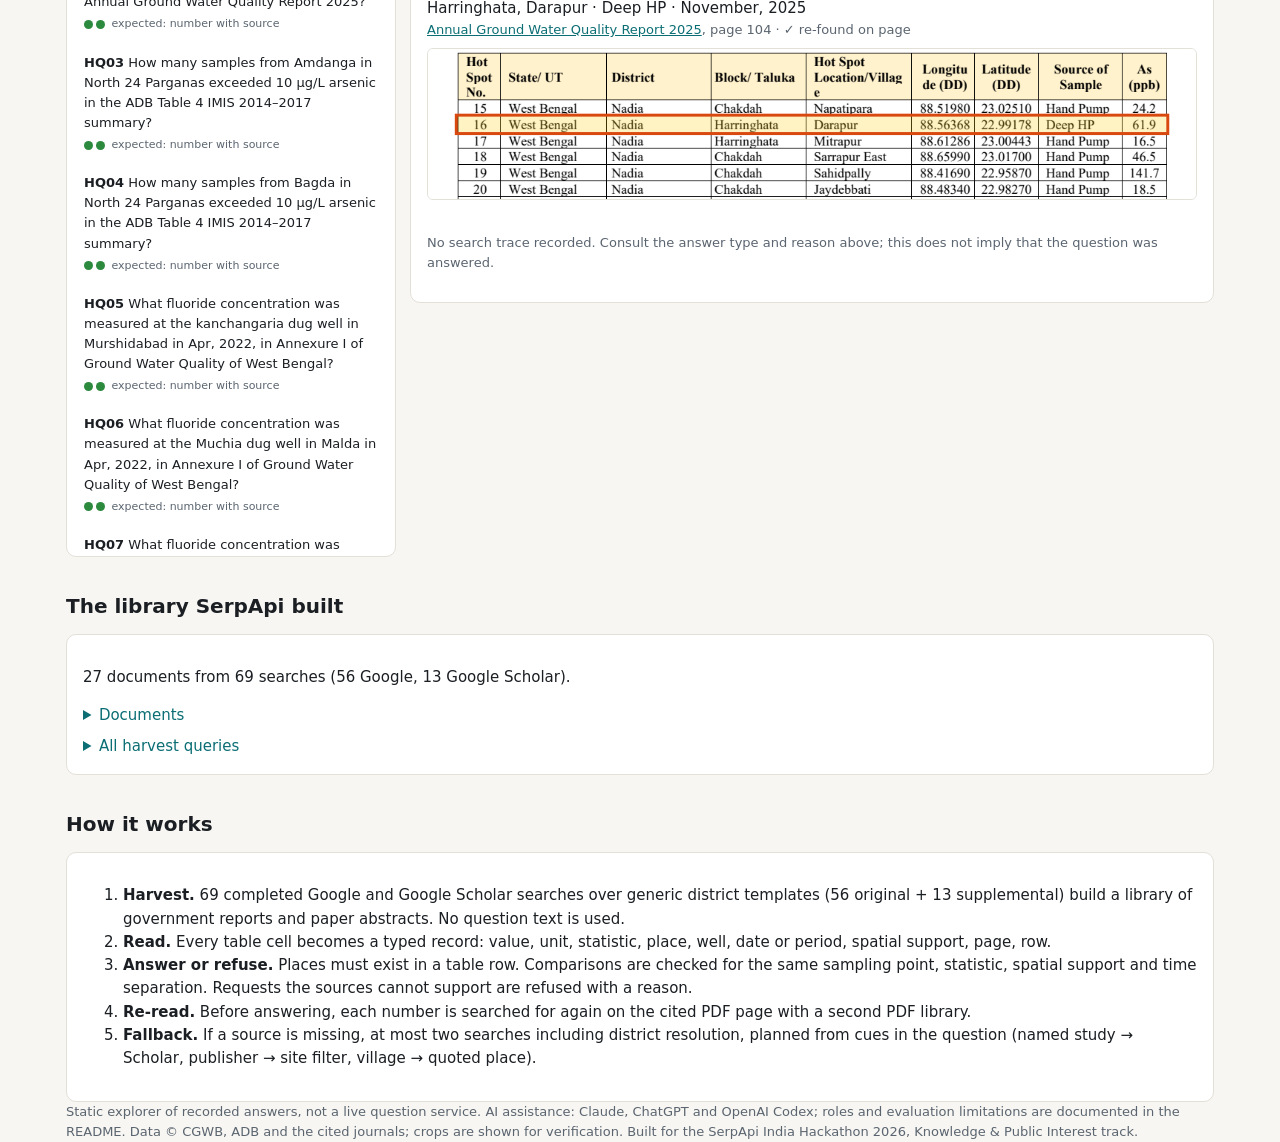
==== commit 358a004a: "Record map inventory provenance and refresh browser checks" ====
--- a/docs/index.html
+++ b/docs/index.html
@@ -60,6 +60,7 @@
 </section>
 <section class="map-panel" id="map" aria-labelledby="map-title">
   <h2 id="map-title">Where do we have evidence?</h2>
+  <p class="sub">Post-hoc evidence snapshot · <a href="https://github.com/mohitt31/jaldrishti/blob/main/reports/browser_release/map_inventory.json">source-linked counts and maxima</a></p>
   <p class="map-warning">Highest value reported across different surveys and years. Not a risk map; not comparable across districts.</p>
   <div class="map-layout"><div class="map-frame"><svg id="district-map" role="group" aria-label="West Bengal district evidence coverage"></svg><div class="map-legend"><span><i style="background:#faf9fc"></i>0</span><span><i style="background:#ddd4ee"></i>1–2</span><span><i style="background:#b6a1d2"></i>3–5</span><span><i style="background:#81669f"></i>6+</span><span>indexed documents · not contamination</span></div><label for="district-select">Select a district (also available by keyboard)</label><select id="district-select"></select><p class="map-note">Boundary vintage: 2021. Simplified for display; not for administrative decisions.</p></div>
   <div><h3 id="district-heading">District evidence</h3><div id="district-counts" class="map-counts"></div><div id="district-max" class="map-max"></div><p class="sub">Counts are indexed records, not independent samples. Maxima include site values and summary statistics from different surveys. Duplicate or overlapping surveys may occur. A missing record says nothing about safety.</p><div id="district-evidence" class="district-list">Loading map…</div></div></div>
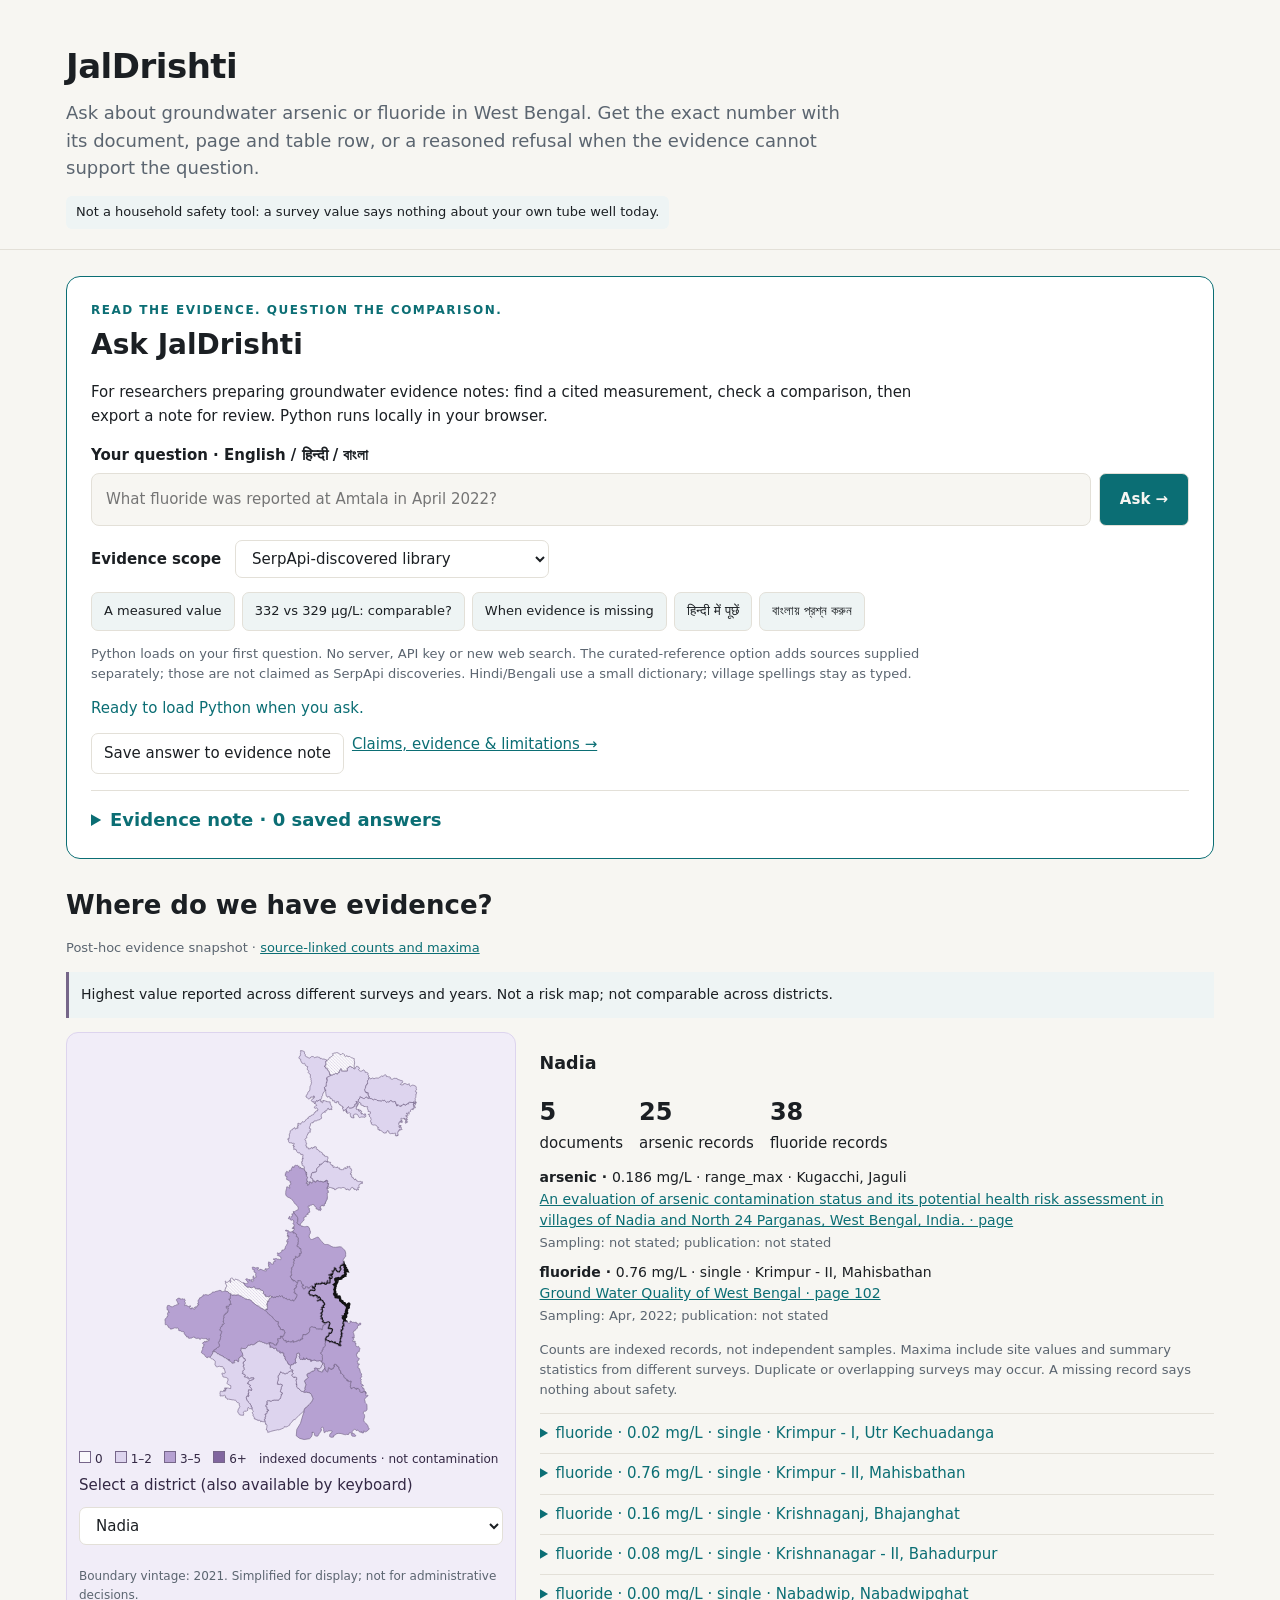
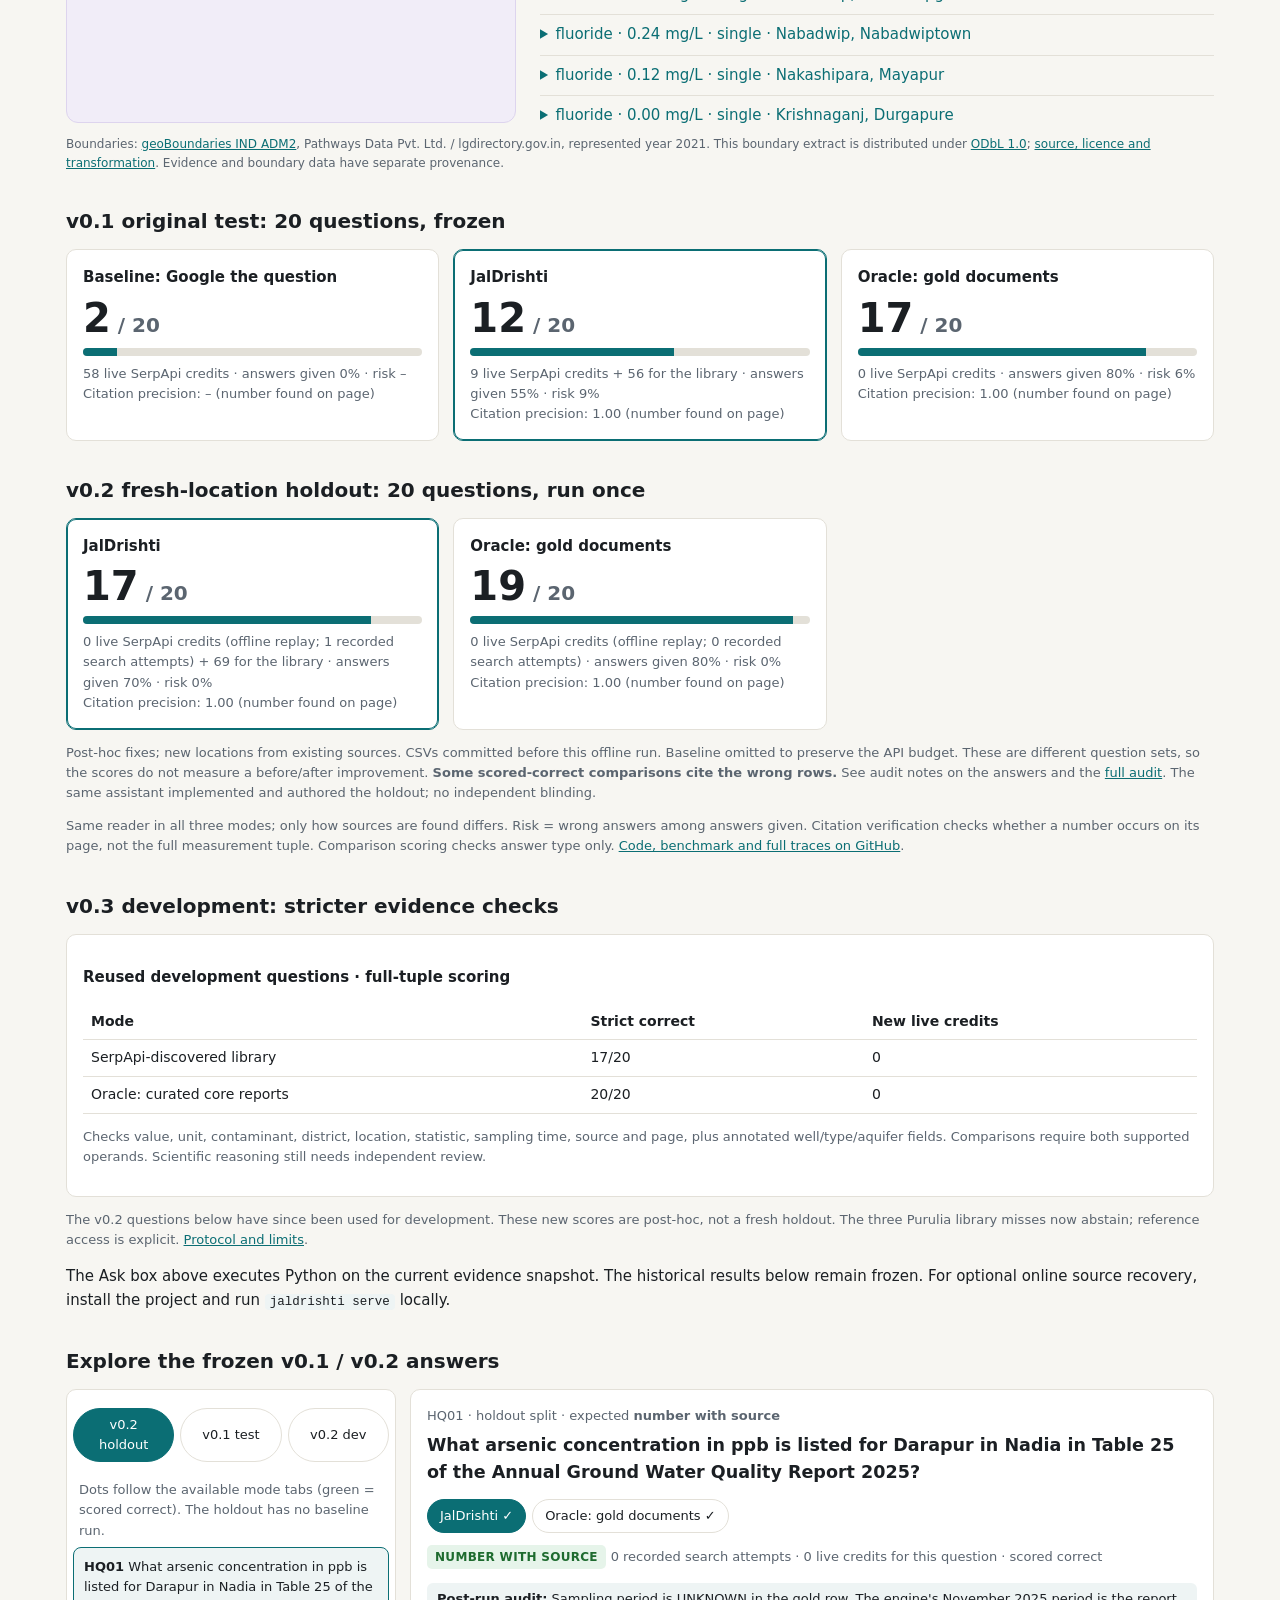
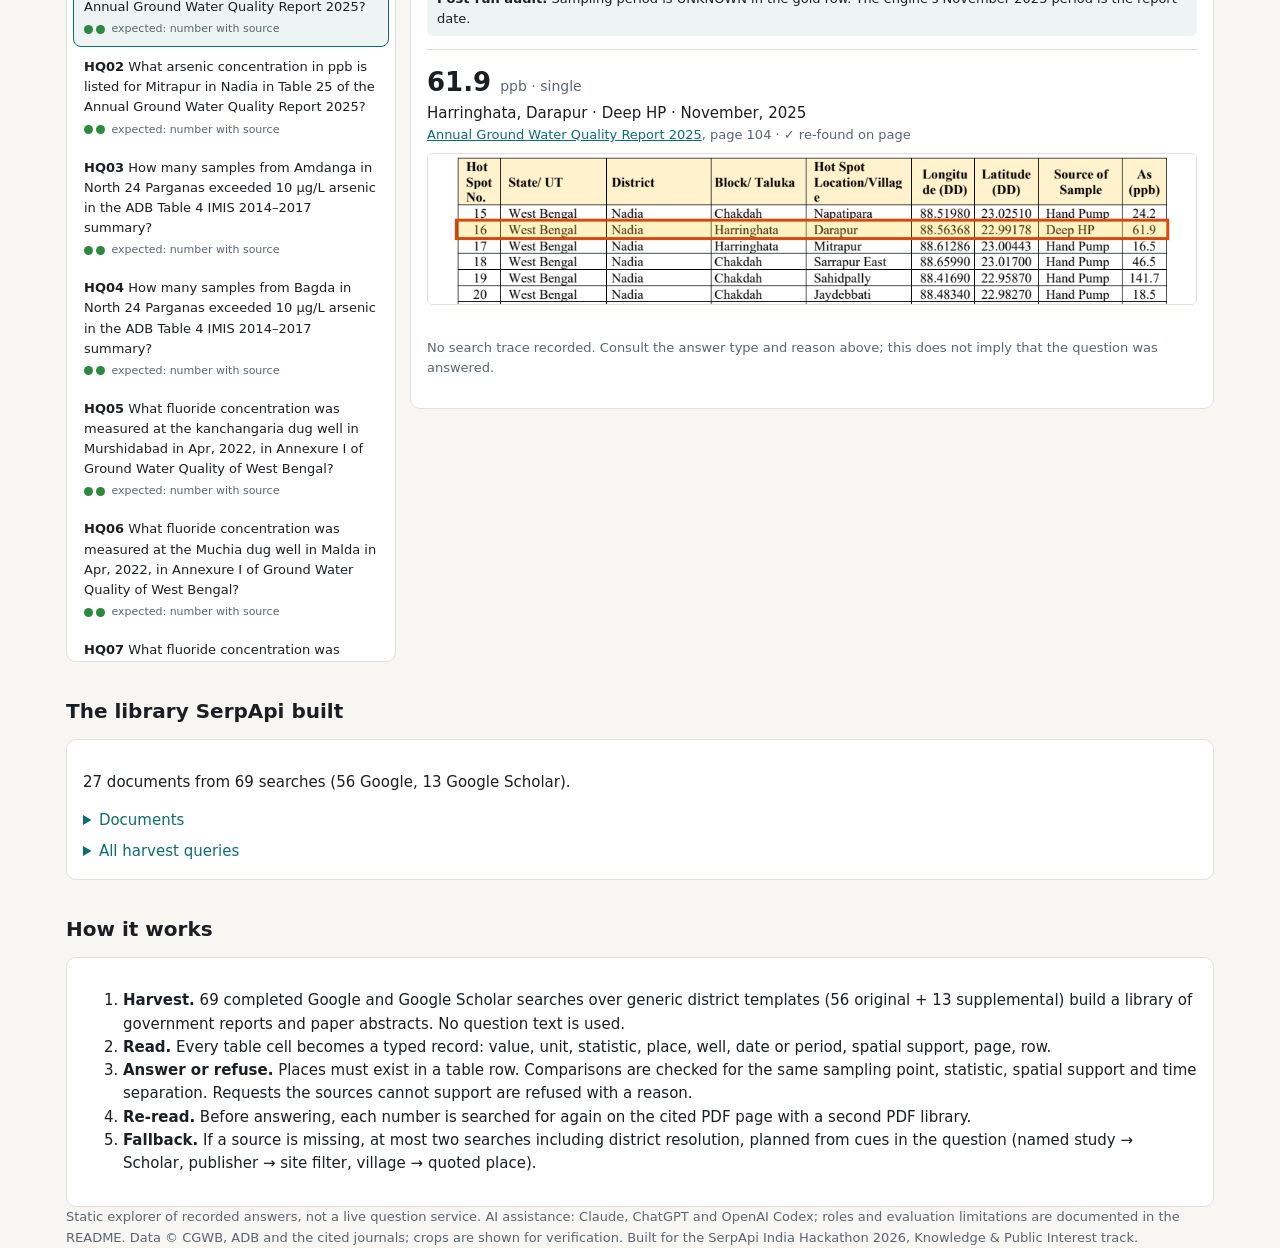
==== commit a2960fa8: "Complete portable evidence-note review workflow and prepare user pilot" ====
--- a/docs/index.html
+++ b/docs/index.html
@@ -50,13 +50,21 @@
 <section class="ask-panel" id="ask" aria-labelledby="ask-title">
   <div class="eyebrow">Read the evidence. Question the comparison.</div>
   <h2 id="ask-title">Ask JalDrishti</h2>
-  <p>Run the real Python reader in your browser. Search the existing SerpApi-discovered evidence library, inspect a source row, or learn why a comparison does not hold.</p>
+  <p>For researchers preparing groundwater evidence notes: find a cited measurement, check a comparison, then export a note for review. Python runs locally in your browser.</p>
   <form id="ask-form"><label for="ask-question">Your question · English / हिन्दी / বাংলা</label><div class="ask-line"><input id="ask-question" required maxlength="2000" placeholder="What fluoride was reported at Amtala in April 2022?" autocomplete="off"><button type="submit" id="ask-submit">Ask →</button></div>
   <div class="ask-controls"><label for="ask-scope">Evidence scope</label><select id="ask-scope"><option value="library">SerpApi-discovered library</option><option value="reference">Library + curated reference reports</option></select></div></form>
   <div class="ask-examples" id="ask-examples" aria-label="Example questions"></div>
   <p class="sub">Python loads on your first question. No server, API key or new web search. The curated-reference option adds sources supplied separately; those are not claimed as SerpApi discoveries. Hindi/Bengali use a small dictionary; village spellings stay as typed.</p>
   <div id="ask-status" role="status" aria-live="polite">Ready to load Python when you ask.</div>
   <div id="ask-answer" class="ask-answer" aria-live="polite"></div>
+  <div class="note-buttons"><button id="note-add" type="button" disabled>Save answer to evidence note</button><a href="review.html">Claims, evidence &amp; limitations →</a></div>
+  <details class="note-panel" id="note-panel"><summary id="note-summary">Evidence note</summary>
+    <p class="sub">Saved only in this browser. Export JSON to pass the note to a reviewer; they can import it here and append comments. Nothing is sent to a reviewer automatically. Imported content and review statuses are not authenticated. Avoid personal information.</p>
+    <label for="note-title">Note title</label><input id="note-title" type="text" maxlength="120">
+    <div class="note-buttons"><button id="note-json" type="button">Export review JSON</button><button id="note-markdown" type="button">Download readable Markdown</button><button id="note-check" type="button">Recheck with Python</button><button id="note-new" type="button">Start new note</button></div>
+    <label for="note-import">Import a note for review (JSON, up to 1 MB)</label><input id="note-import" type="file" accept=".json,application/json">
+    <p id="note-status" role="status" aria-live="polite"></p><div id="note-entries"></div>
+  </details>
 </section>
 <section class="map-panel" id="map" aria-labelledby="map-title">
   <h2 id="map-title">Where do we have evidence?</h2>
--- a/docs/ask/style.css
+++ b/docs/ask/style.css
@@ -1,2 +1,3 @@
 .ask-panel{margin-top:26px;padding:24px;border:1px solid var(--acc);border-radius:14px;background:var(--card)}.eyebrow{font-size:12px;letter-spacing:1.5px;font-weight:700;color:var(--acc);text-transform:uppercase}.ask-panel h2{font-size:28px;margin:4px 0 8px}.ask-panel p{max-width:860px}.ask-panel label{display:block;font-weight:650;margin:16px 0 6px}.ask-line{display:flex;gap:8px}.ask-line input{min-width:0;flex:1;padding:14px;border:1px solid var(--line);border-radius:8px;background:var(--bg);color:var(--ink);font:inherit}.ask-panel button,.map-panel button,.map-panel select,.ask-panel select{font:inherit;color:var(--ink);background:var(--card);border:1px solid var(--line);border-radius:7px;padding:8px 12px;cursor:pointer}.ask-line button{background:var(--acc);color:var(--bg);min-width:90px;font-weight:700}.ask-line button:disabled{opacity:.6;cursor:wait}.ask-examples{display:flex;gap:7px;flex-wrap:wrap;margin-top:14px}.ask-examples button{font-size:13px;background:var(--chip);text-align:left}.ask-controls{display:flex;gap:14px;align-items:center;flex-wrap:wrap;margin:14px 0}.ask-controls label{display:inline;margin:0}.ask-controls select{max-width:100%}#ask-status{min-height:24px;color:var(--acc);margin:8px 0}.ask-answer{overflow-wrap:anywhere}.ask-answer .answer-top{border-top:1px solid var(--line);padding-top:16px;margin-top:12px}.ask-answer .evidence-grid{display:grid;grid-template-columns:repeat(2,minmax(0,1fr));gap:14px;margin-top:14px}.ask-answer dl{display:grid;grid-template-columns:125px 1fr;font-size:13px;gap:5px 10px}.ask-answer dt{color:var(--mute)}.ask-answer dd{margin:0}.ask-answer pre,.map-panel pre{white-space:pre-wrap;overflow-wrap:anywhere;background:var(--chip);font-size:12px;padding:10px;border-radius:6px}.verified{color:var(--acc);font-size:13px}.map-panel{margin-top:26px}.map-panel h2{font-size:26px;margin:0 0 8px}.map-layout{display:grid;grid-template-columns:minmax(280px,.8fr) minmax(0,1.2fr);gap:24px}.map-frame{background:#f1edf8;border:1px solid #ddd4ee;border-radius:12px;padding:12px;color:#332844}.map-frame svg{display:block;width:100%;height:400px}.district-shape{stroke:#766689;stroke-width:.65;cursor:pointer;vector-effect:non-scaling-stroke}.district-shape:hover,.district-shape:focus,.district-shape.selected{stroke:#111;stroke-width:2.5;outline:none}.map-legend{display:flex;gap:12px;flex-wrap:wrap;font-size:12px;margin:5px 0}.map-legend i{display:inline-block;width:12px;height:12px;margin-right:4px;border:1px solid #766689}.district-list{max-height:310px;overflow:auto;overflow-wrap:anywhere}.district-list details{border-top:1px solid var(--line);padding:8px 0}.map-warning{padding:12px;border-left:3px solid #766689;background:var(--chip);font-size:14px}.map-panel select{width:100%;margin:10px 0}.map-counts{display:flex;gap:16px;flex-wrap:wrap;margin:12px 0}.map-counts b{font-size:24px;display:block}.map-max{font-size:14px}.map-max p{margin:8px 0}.map-note{font-size:12px;color:var(--mute)}:focus-visible{outline:3px solid var(--acc);outline-offset:3px}
 @media(max-width:700px){.ask-panel{padding:16px}.ask-panel h2{font-size:24px}.ask-line{flex-direction:column}.ask-line input{width:100%}.ask-answer .evidence-grid,.map-layout{grid-template-columns:1fr}.map-frame svg{height:320px}.ask-answer dl{grid-template-columns:110px 1fr}.ask-controls{align-items:flex-start;flex-direction:column}.ask-controls select{width:100%}}
+.note-panel{margin-top:16px;border-top:1px solid var(--line);padding-top:15px}.note-panel>summary{font-weight:700;font-size:18px}.note-panel input[type=text],.note-panel textarea,.note-panel select{width:100%;font:inherit;background:var(--bg);color:var(--ink);border:1px solid var(--line);border-radius:6px;padding:9px}.note-panel input[type=file]{max-width:100%;font:inherit}.note-buttons{display:flex;gap:8px;flex-wrap:wrap;margin:12px 0}.note-entry{margin:16px 0;border:1px solid var(--line);padding:14px;border-radius:9px}.note-entry h4{margin:0;overflow-wrap:anywhere}.note-entry pre{white-space:pre-wrap;overflow-wrap:anywhere;font:12px/1.5 ui-monospace,monospace;max-height:420px;overflow:auto;background:var(--chip);padding:10px}.note-check-state{font-size:13px;color:var(--mute)}.discovery-trail{margin:12px 0;font-size:13px}.discovery-trail code{white-space:pre-wrap;overflow-wrap:anywhere}.review-history{overflow-wrap:anywhere}.note-panel button:disabled{opacity:.5;cursor:not-allowed}#note-status{color:var(--acc);min-height:22px}
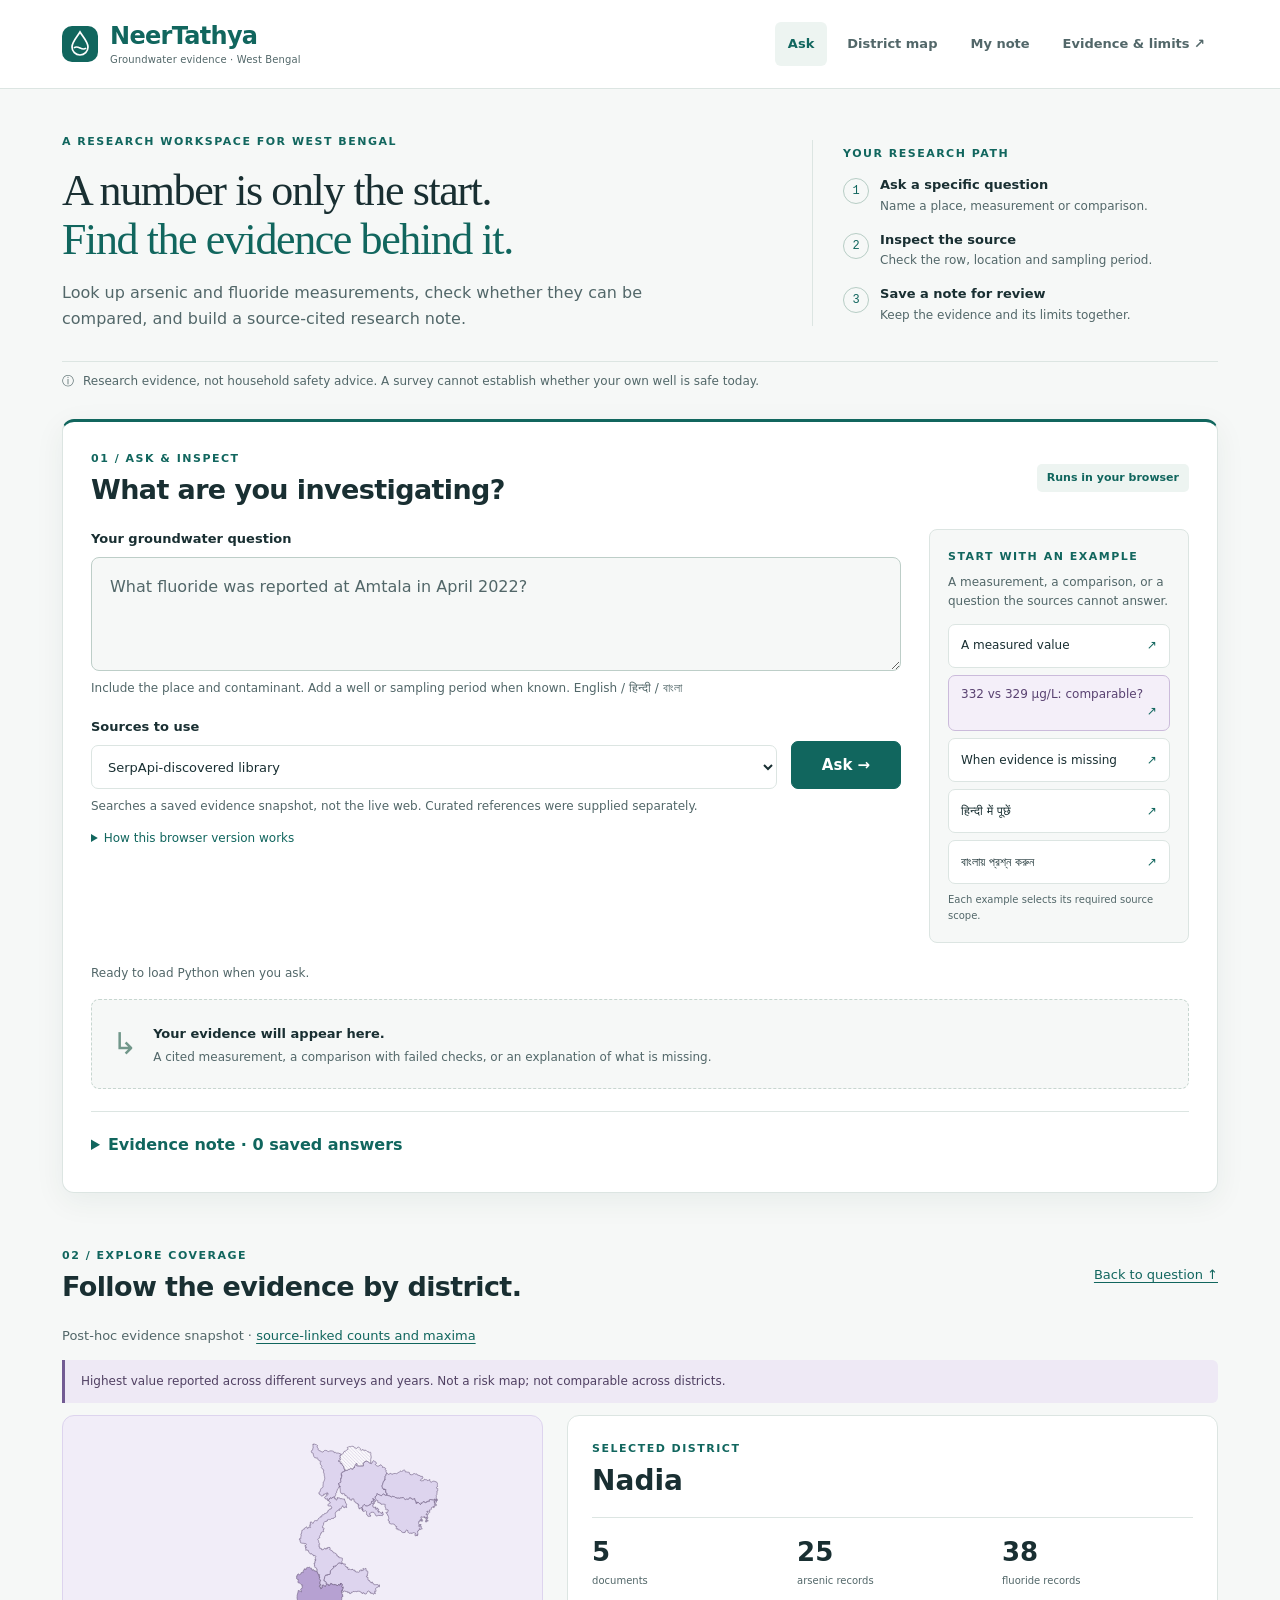
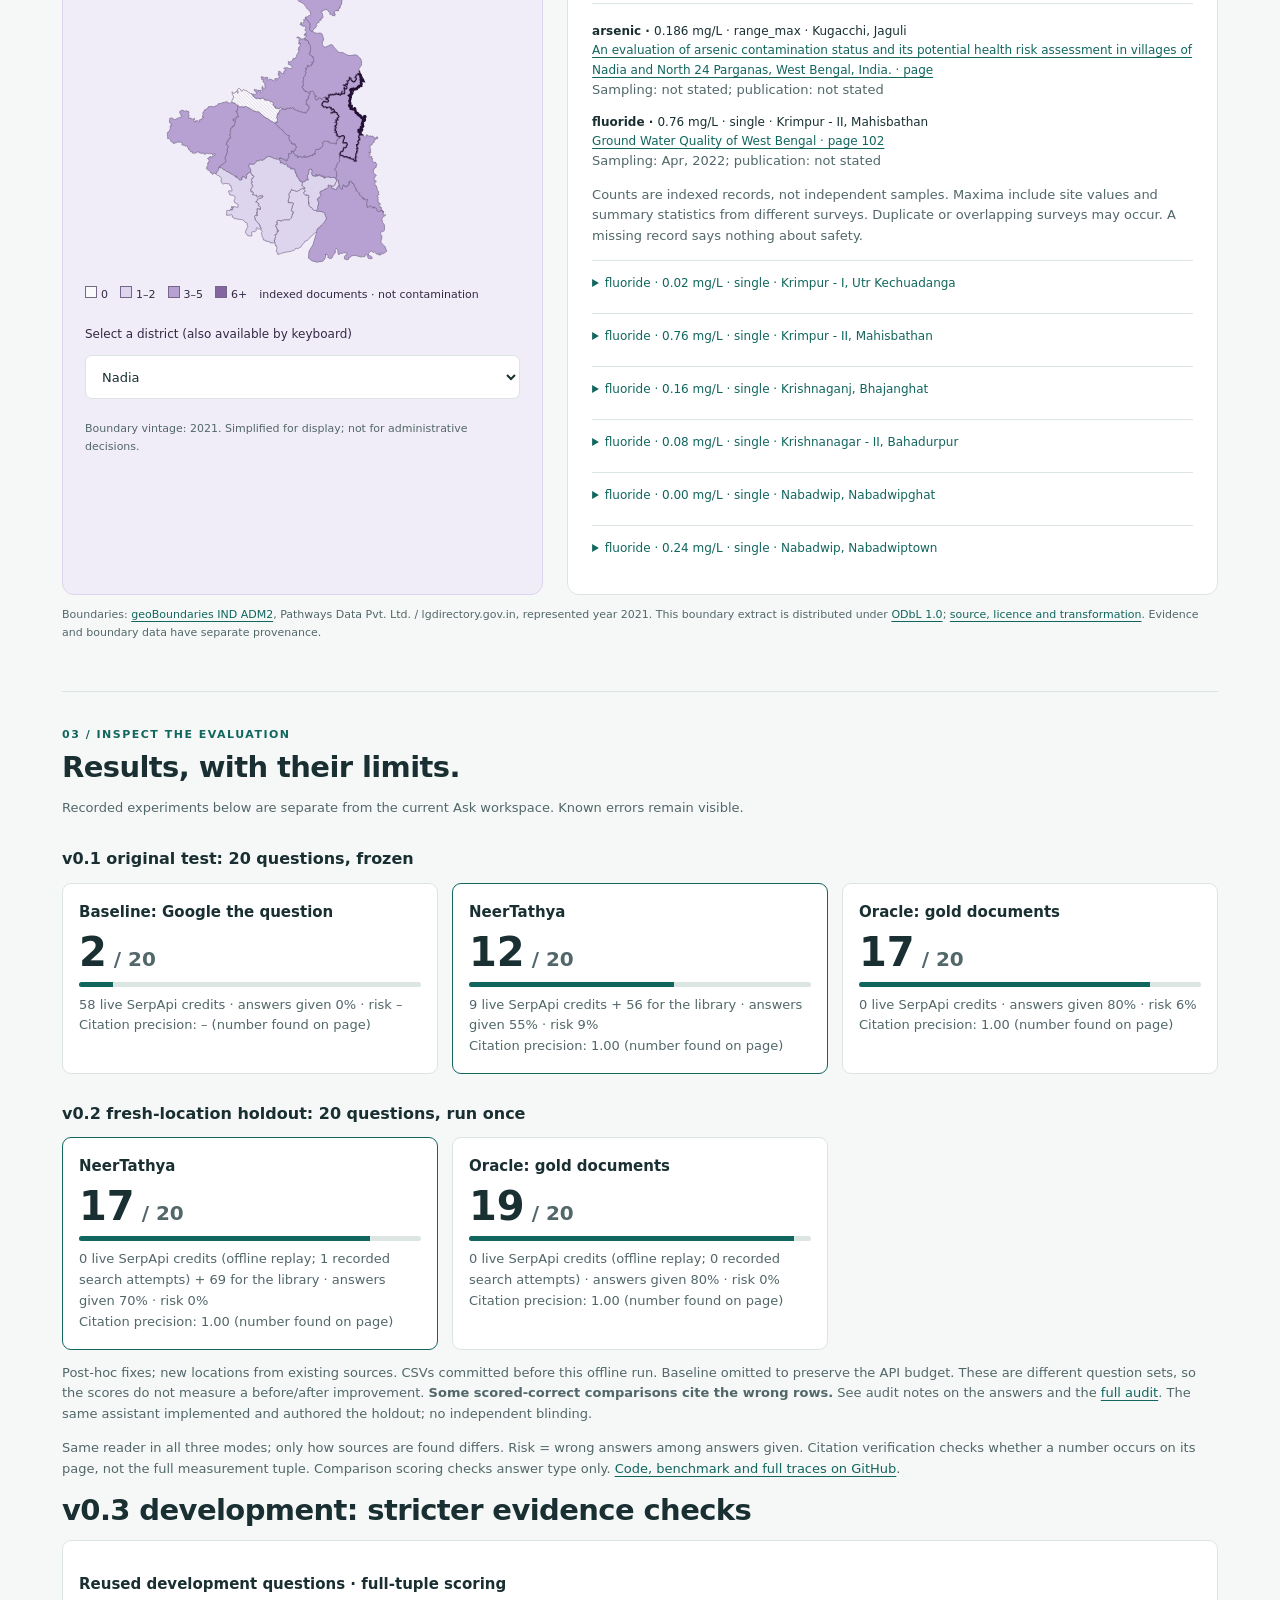
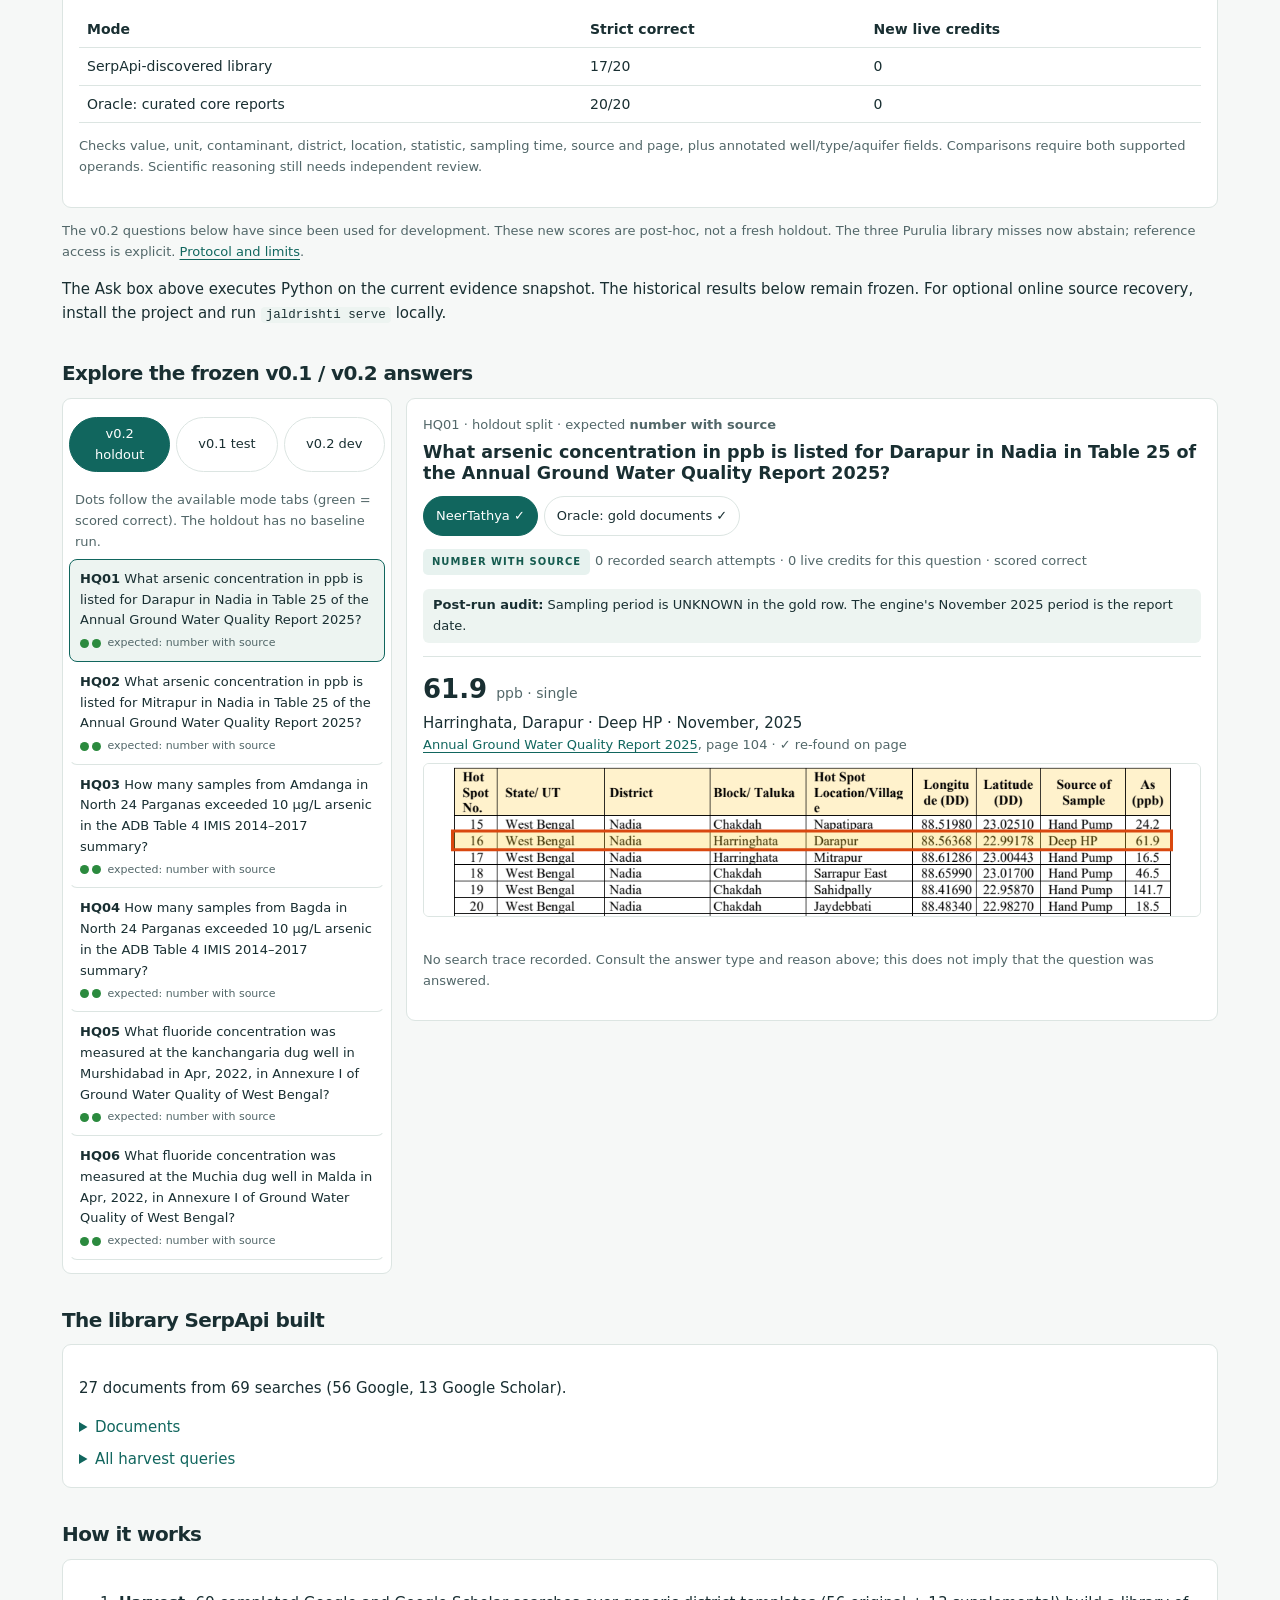
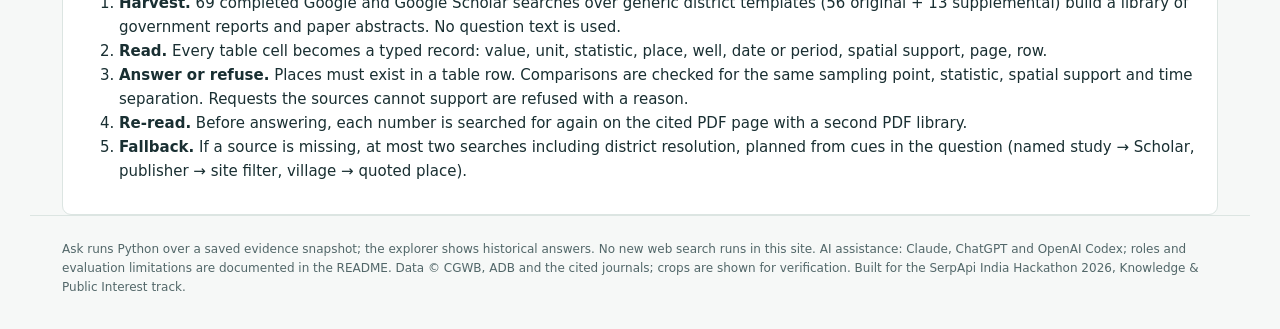
==== commit 5a676b9d: "Redesign research workspace and rename public app to NeerTathya" ====
--- a/docs/index.html
+++ b/docs/index.html
@@ -3,7 +3,7 @@
 <head>
 <meta charset="utf-8">
 <meta name="viewport" content="width=device-width, initial-scale=1">
-<title>JalDrishti</title>
+<title>NeerTathya</title>
 <link rel="icon" href="data:,">
 <meta name="description" content="Cited groundwater arsenic and fluoride evidence for West Bengal, found with SerpApi and checked against the source page.">
 <style>
@@ -41,22 +41,29 @@
 <script type="module" src="ask/app.js"></script>
 </head>
 <body>
-<header><div class="wrap">
-  <h1>JalDrishti</h1>
-  <p class="lede">Ask about groundwater arsenic or fluoride in West Bengal. Get the exact number with its document, page and table row, or a reasoned refusal when the evidence cannot support the question.</p>
-  <span class="warn">Not a household safety tool: a survey value says nothing about your own tube well today.</span>
+<a class="skip-link" href="#ask-question">Skip to question</a>
+<header class="site-header"><div class="wrap nav-row">
+  <a class="brand" href="#" aria-label="NeerTathya home"><svg viewBox="0 0 36 36" width="36" height="36" aria-hidden="true"><rect width="36" height="36" rx="10" fill="currentColor"/><path d="M18 6C15 11 10 16 10 21a8 8 0 0 0 16 0c0-5-5-10-8-15Z" fill="none" stroke="white" stroke-width="1.7"/><path d="M12 22c4-4 8 4 12 0" fill="none" stroke="white" stroke-width="1.7"/></svg><span>NeerTathya<small>Groundwater evidence · West Bengal</small></span></a>
+  <nav aria-label="Main navigation"><a href="#ask">Ask</a><a href="#map">District map</a><a href="#note-panel" id="open-note">My note</a><a href="review.html">Evidence &amp; limits ↗</a></nav>
 </div></header>
+<div class="wrap hero">
+  <div><div class="eyebrow">A research workspace for West Bengal</div><h1><span class="hero-lead">A number is only the start.<br></span><em>Find the evidence behind it.</em></h1><p class="lede">Look up arsenic and fluoride measurements, check whether they can be compared, and build a source-cited research note.</p></div>
+  <div class="hero-aside"><span class="mini-label">Your research path</span><ol><li><span>Ask a specific question</span><small>Name a place, measurement or comparison.</small></li><li><span>Inspect the source</span><small>Check the row, location and sampling period.</small></li><li><span>Save a note for review</span><small>Keep the evidence and its limits together.</small></li></ol></div>
+</div>
+<div class="wrap"><p class="safety-line"><span aria-hidden="true">ⓘ</span> Research evidence, not household safety advice. A survey cannot establish whether your own well is safe today.</p></div>
 <main class="wrap">
 <section class="ask-panel" id="ask" aria-labelledby="ask-title">
-  <div class="eyebrow">Read the evidence. Question the comparison.</div>
-  <h2 id="ask-title">Ask JalDrishti</h2>
-  <p>For researchers preparing groundwater evidence notes: find a cited measurement, check a comparison, then export a note for review. Python runs locally in your browser.</p>
-  <form id="ask-form"><label for="ask-question">Your question · English / हिन्दी / বাংলা</label><div class="ask-line"><input id="ask-question" required maxlength="2000" placeholder="What fluoride was reported at Amtala in April 2022?" autocomplete="off"><button type="submit" id="ask-submit">Ask →</button></div>
-  <div class="ask-controls"><label for="ask-scope">Evidence scope</label><select id="ask-scope"><option value="library">SerpApi-discovered library</option><option value="reference">Library + curated reference reports</option></select></div></form>
-  <div class="ask-examples" id="ask-examples" aria-label="Example questions"></div>
-  <p class="sub">Python loads on your first question. No server, API key or new web search. The curated-reference option adds sources supplied separately; those are not claimed as SerpApi discoveries. Hindi/Bengali use a small dictionary; village spellings stay as typed.</p>
+  <div class="section-heading"><div><div class="eyebrow">01 / Ask &amp; inspect</div><h2 id="ask-title">What are you investigating?</h2></div><span class="local-label">Runs in your browser</span></div>
+  <div class="question-workspace"><div class="question-composer">
+  <form id="ask-form"><label for="ask-question">Your groundwater question</label><div class="ask-line"><textarea id="ask-question" required maxlength="2000" rows="3" aria-describedby="question-hint" placeholder="What fluoride was reported at Amtala in April 2022?" autocomplete="off"></textarea></div>
+  <p id="question-hint" class="sub">Include the place and contaminant. Add a well or sampling period when known. English / हिन्दी / বাংলা</p>
+  <div class="ask-controls"><div class="scope-field"><label for="ask-scope">Sources to use</label><select id="ask-scope" aria-describedby="scope-hint"><option value="library">SerpApi-discovered library</option><option value="reference">Library + curated reference reports</option></select></div><button type="submit" id="ask-submit">Ask →</button></div>
+  <p id="scope-hint" class="sub">Searches a saved evidence snapshot, not the live web. Curated references were supplied separately.</p></form>
+  <details class="runtime-help"><summary>How this browser version works</summary><p class="sub">Python loads on your first question. No server, API key or new SerpApi search. Row checks were precomputed when this snapshot was built; open the source to review them. Hindi/Bengali use a small dictionary; village spellings stay as typed.</p></details>
+  </div><aside class="question-starters" aria-labelledby="examples-title"><div class="mini-label" id="examples-title">Start with an example</div><p class="sub">A measurement, a comparison, or a question the sources cannot answer.</p><div class="ask-examples" id="ask-examples" aria-label="Example questions"></div><p class="sub example-scope">Each example selects its required source scope.</p></aside></div>
   <div id="ask-status" role="status" aria-live="polite">Ready to load Python when you ask.</div>
   <div id="ask-answer" class="ask-answer" aria-live="polite"></div>
+  <div id="answer-placeholder" class="answer-placeholder"><span class="placeholder-mark" aria-hidden="true">↳</span><div><b>Your evidence will appear here.</b><p class="sub">A cited measurement, a comparison with failed checks, or an explanation of what is missing.</p></div></div>
   <div class="note-buttons"><button id="note-add" type="button" disabled>Save answer to evidence note</button><a href="review.html">Claims, evidence &amp; limitations →</a></div>
   <details class="note-panel" id="note-panel"><summary id="note-summary">Evidence note</summary>
     <p class="sub">Saved only in this browser. Export JSON to pass the note to a reviewer; they can import it here and append comments. Nothing is sent to a reviewer automatically. Imported content and review statuses are not authenticated. Avoid personal information.</p>
@@ -67,17 +74,18 @@
   </details>
 </section>
 <section class="map-panel" id="map" aria-labelledby="map-title">
-  <h2 id="map-title">Where do we have evidence?</h2>
+  <div class="section-heading"><div><div class="eyebrow">02 / Explore coverage</div><h2 id="map-title">Follow the evidence by district.</h2></div><a href="#ask">Back to question ↑</a></div>
   <p class="sub">Post-hoc evidence snapshot · <a href="https://github.com/mohitt31/jaldrishti/blob/main/reports/browser_release/map_inventory.json">source-linked counts and maxima</a></p>
   <p class="map-warning">Highest value reported across different surveys and years. Not a risk map; not comparable across districts.</p>
   <div class="map-layout"><div class="map-frame"><svg id="district-map" role="group" aria-label="West Bengal district evidence coverage"></svg><div class="map-legend"><span><i style="background:#faf9fc"></i>0</span><span><i style="background:#ddd4ee"></i>1–2</span><span><i style="background:#b6a1d2"></i>3–5</span><span><i style="background:#81669f"></i>6+</span><span>indexed documents · not contamination</span></div><label for="district-select">Select a district (also available by keyboard)</label><select id="district-select"></select><p class="map-note">Boundary vintage: 2021. Simplified for display; not for administrative decisions.</p></div>
-  <div><h3 id="district-heading">District evidence</h3><div id="district-counts" class="map-counts"></div><div id="district-max" class="map-max"></div><p class="sub">Counts are indexed records, not independent samples. Maxima include site values and summary statistics from different surveys. Duplicate or overlapping surveys may occur. A missing record says nothing about safety.</p><div id="district-evidence" class="district-list">Loading map…</div></div></div>
+  <div class="district-panel"><div class="mini-label">Selected district</div><h3 id="district-heading">District evidence</h3><a id="map-to-ask" class="map-to-ask" href="#ask" hidden>Use this district’s question ↑</a><div id="district-counts" class="map-counts"></div><div id="district-max" class="map-max"></div><p class="sub">Counts are indexed records, not independent samples. Maxima include site values and summary statistics from different surveys. Duplicate or overlapping surveys may occur. A missing record says nothing about safety.</p><div id="district-evidence" class="district-list">Loading map…</div></div></div>
   <p class="map-note">Boundaries: <a href="https://www.geoboundaries.org/api/current/gbOpen/IND/ADM2/">geoBoundaries IND ADM2</a>, Pathways Data Pvt. Ltd. / lgdirectory.gov.in, represented year 2021. This boundary extract is distributed under <a href="https://opendatacommons.org/licenses/odbl/1-0/">ODbL 1.0</a>; <a href="ask/boundary-source.json">source, licence and transformation</a>. Evidence and boundary data have separate provenance.</p>
 </section>
 
-  <h2>v0.1 original test: 20 questions, frozen</h2>
+  <section id="results" class="results-section" aria-labelledby="results-title"><div class="eyebrow">03 / Inspect the evaluation</div><h2 id="results-title">Results, with their limits.</h2><p class="sub">Recorded experiments below are separate from the current Ask workspace. Known errors remain visible.</p>
+  <h3>v0.1 original test: 20 questions, frozen</h3>
   <div class="grid" id="cards"></div>
-  <h2>v0.2 fresh-location holdout: 20 questions, run once</h2>
+  <h3>v0.2 fresh-location holdout: 20 questions, run once</h3>
   <div class="grid" id="holdout-cards"></div>
   <p class="sub">Post-hoc fixes; new locations from existing sources. CSVs committed before this offline run. Baseline omitted to preserve the API budget. These are different question sets, so the scores do not measure a before/after improvement. <b>Some scored-correct comparisons cite the wrong rows.</b> See audit notes on the answers and the <a href="https://github.com/mohitt31/jaldrishti/blob/main/reports/holdout_audit.md">full audit</a>. The same assistant implemented and authored the holdout; no independent blinding.</p>
   <p class="sub">Same reader in all three modes; only how sources are found differs. Risk = wrong answers among answers given. Citation verification checks whether a number occurs on its page, not the full measurement tuple. Comparison scoring checks answer type only. <a href="https://github.com/mohitt31/jaldrishti">Code, benchmark and full traces on GitHub</a>.</p>
@@ -86,7 +94,7 @@
   <div class="card" id="v03"></div>
   <p class="sub">The v0.2 questions below have since been used for development. These new scores are post-hoc, not a fresh holdout. The three Purulia library misses now abstain; reference access is explicit. <a href="https://github.com/mohitt31/jaldrishti/blob/main/benchmark/v03/PROTOCOL.md">Protocol and limits</a>.</p>
   <p>The Ask box above executes Python on the current evidence snapshot. The historical results below remain frozen. For optional online source recovery, install the project and run <code>jaldrishti serve</code> locally.</p>
-  <h2>Explore the frozen v0.1 / v0.2 answers</h2>
+  </section><section id="explorer" aria-labelledby="explorer-title"><h2 id="explorer-title">Explore the frozen v0.1 / v0.2 answers</h2>
   <div class="ex">
     <div class="card" style="padding:0">
       <div class="flt tabs" id="flt"></div>
@@ -96,7 +104,7 @@
     <div class="card" id="detail"></div>
   </div>
 
-  <h2>The library SerpApi built</h2>
+  </section><h2>The library SerpApi built</h2>
   <div class="card" id="lib"></div>
 
   <h2>How it works</h2>
@@ -110,9 +118,9 @@
     </ol>
   </div>
 </main>
-<footer class="wrap">Static explorer of recorded answers, not a live question service. AI assistance: Claude, ChatGPT and OpenAI Codex; roles and evaluation limitations are documented in the README. Data © CGWB, ADB and the cited journals; crops are shown for verification. Built for the SerpApi India Hackathon 2026, Knowledge &amp; Public Interest track.</footer>
+<footer class="wrap">Ask runs Python over a saved evidence snapshot; the explorer shows historical answers. No new web search runs in this site. AI assistance: Claude, ChatGPT and OpenAI Codex; roles and evaluation limitations are documented in the README. Data © CGWB, ADB and the cited journals; crops are shown for verification. Built for the SerpApi India Hackathon 2026, Knowledge &amp; Public Interest track.</footer>
 <script>
-const MODES={baseline:"Baseline: Google the question",library:"JalDrishti",oracle:"Oracle: gold documents"};
+const MODES={baseline:"Baseline: Google the question",library:"NeerTathya",oracle:"Oracle: gold documents"};
 const LBL={number_with_source:"number with source",not_comparable:"not comparable",insufficient_evidence:"insufficient evidence",error:"error",comparable:"comparable"};
 let D,cur=null,mode="library",split="holdout";
 const esc=s=>String(s??"").replace(/[&<>"]/g,c=>({"&":"&amp;","<":"&lt;",">":"&gt;",'"':"&quot;"}[c]));
--- a/docs/ask/style.css
+++ b/docs/ask/style.css
@@ -1,3 +1,20 @@
-.ask-panel{margin-top:26px;padding:24px;border:1px solid var(--acc);border-radius:14px;background:var(--card)}.eyebrow{font-size:12px;letter-spacing:1.5px;font-weight:700;color:var(--acc);text-transform:uppercase}.ask-panel h2{font-size:28px;margin:4px 0 8px}.ask-panel p{max-width:860px}.ask-panel label{display:block;font-weight:650;margin:16px 0 6px}.ask-line{display:flex;gap:8px}.ask-line input{min-width:0;flex:1;padding:14px;border:1px solid var(--line);border-radius:8px;background:var(--bg);color:var(--ink);font:inherit}.ask-panel button,.map-panel button,.map-panel select,.ask-panel select{font:inherit;color:var(--ink);background:var(--card);border:1px solid var(--line);border-radius:7px;padding:8px 12px;cursor:pointer}.ask-line button{background:var(--acc);color:var(--bg);min-width:90px;font-weight:700}.ask-line button:disabled{opacity:.6;cursor:wait}.ask-examples{display:flex;gap:7px;flex-wrap:wrap;margin-top:14px}.ask-examples button{font-size:13px;background:var(--chip);text-align:left}.ask-controls{display:flex;gap:14px;align-items:center;flex-wrap:wrap;margin:14px 0}.ask-controls label{display:inline;margin:0}.ask-controls select{max-width:100%}#ask-status{min-height:24px;color:var(--acc);margin:8px 0}.ask-answer{overflow-wrap:anywhere}.ask-answer .answer-top{border-top:1px solid var(--line);padding-top:16px;margin-top:12px}.ask-answer .evidence-grid{display:grid;grid-template-columns:repeat(2,minmax(0,1fr));gap:14px;margin-top:14px}.ask-answer dl{display:grid;grid-template-columns:125px 1fr;font-size:13px;gap:5px 10px}.ask-answer dt{color:var(--mute)}.ask-answer dd{margin:0}.ask-answer pre,.map-panel pre{white-space:pre-wrap;overflow-wrap:anywhere;background:var(--chip);font-size:12px;padding:10px;border-radius:6px}.verified{color:var(--acc);font-size:13px}.map-panel{margin-top:26px}.map-panel h2{font-size:26px;margin:0 0 8px}.map-layout{display:grid;grid-template-columns:minmax(280px,.8fr) minmax(0,1.2fr);gap:24px}.map-frame{background:#f1edf8;border:1px solid #ddd4ee;border-radius:12px;padding:12px;color:#332844}.map-frame svg{display:block;width:100%;height:400px}.district-shape{stroke:#766689;stroke-width:.65;cursor:pointer;vector-effect:non-scaling-stroke}.district-shape:hover,.district-shape:focus,.district-shape.selected{stroke:#111;stroke-width:2.5;outline:none}.map-legend{display:flex;gap:12px;flex-wrap:wrap;font-size:12px;margin:5px 0}.map-legend i{display:inline-block;width:12px;height:12px;margin-right:4px;border:1px solid #766689}.district-list{max-height:310px;overflow:auto;overflow-wrap:anywhere}.district-list details{border-top:1px solid var(--line);padding:8px 0}.map-warning{padding:12px;border-left:3px solid #766689;background:var(--chip);font-size:14px}.map-panel select{width:100%;margin:10px 0}.map-counts{display:flex;gap:16px;flex-wrap:wrap;margin:12px 0}.map-counts b{font-size:24px;display:block}.map-max{font-size:14px}.map-max p{margin:8px 0}.map-note{font-size:12px;color:var(--mute)}:focus-visible{outline:3px solid var(--acc);outline-offset:3px}
-@media(max-width:700px){.ask-panel{padding:16px}.ask-panel h2{font-size:24px}.ask-line{flex-direction:column}.ask-line input{width:100%}.ask-answer .evidence-grid,.map-layout{grid-template-columns:1fr}.map-frame svg{height:320px}.ask-answer dl{grid-template-columns:110px 1fr}.ask-controls{align-items:flex-start;flex-direction:column}.ask-controls select{width:100%}}
-.note-panel{margin-top:16px;border-top:1px solid var(--line);padding-top:15px}.note-panel>summary{font-weight:700;font-size:18px}.note-panel input[type=text],.note-panel textarea,.note-panel select{width:100%;font:inherit;background:var(--bg);color:var(--ink);border:1px solid var(--line);border-radius:6px;padding:9px}.note-panel input[type=file]{max-width:100%;font:inherit}.note-buttons{display:flex;gap:8px;flex-wrap:wrap;margin:12px 0}.note-entry{margin:16px 0;border:1px solid var(--line);padding:14px;border-radius:9px}.note-entry h4{margin:0;overflow-wrap:anywhere}.note-entry pre{white-space:pre-wrap;overflow-wrap:anywhere;font:12px/1.5 ui-monospace,monospace;max-height:420px;overflow:auto;background:var(--chip);padding:10px}.note-check-state{font-size:13px;color:var(--mute)}.discovery-trail{margin:12px 0;font-size:13px}.discovery-trail code{white-space:pre-wrap;overflow-wrap:anywhere}.review-history{overflow-wrap:anywhere}.note-panel button:disabled{opacity:.5;cursor:not-allowed}#note-status{color:var(--acc);min-height:22px}
+/* Research workspace: quiet surfaces, strong reading order, source context always visible. */
+:root{--bg:#f6f8f7;--card:#fff;--ink:#192f32;--mute:#526769;--line:#dce5e2;--acc:#11665e;--chip:#edf4f1;--shadow:0 8px 30px #153b3010;--purple:#725b93}
+body{font-size:15px;line-height:1.6}a{text-underline-offset:3px}.wrap{max-width:1220px;padding:0 32px}h1,h2,h3{line-height:1.22}h2{letter-spacing:-.6px}button,select,textarea,input{font:inherit}button,a,summary{-webkit-tap-highlight-color:transparent}button{touch-action:manipulation}button:disabled{opacity:.5;cursor:not-allowed}section,[id]{scroll-margin-top:94px}:focus-visible{outline:3px solid var(--acc);outline-offset:4px}.skip-link{position:fixed;top:12px;left:12px;z-index:20;background:var(--card);padding:12px;clip-path:inset(100%);width:1px;height:1px;overflow:hidden}.skip-link:focus{clip-path:none;width:auto;height:auto;overflow:visible}
+.site-header{padding:0;border-bottom:1px solid var(--line);background:var(--card)}.nav-row{display:flex;align-items:center;justify-content:space-between;gap:24px;min-height:88px}.brand{display:flex;align-items:center;gap:12px;text-decoration:none;color:var(--acc);font-size:24px;letter-spacing:-.7px;font-weight:750;line-height:1.25}.brand svg{flex-shrink:0}.brand small{display:block;font-size:10px;color:var(--mute);font-weight:500;letter-spacing:.15px;margin-top:3px}.nav-row nav{display:flex;align-items:center;gap:7px;flex-wrap:wrap}.nav-row nav a{display:flex;align-items:center;min-height:44px;padding:9px 13px;text-decoration:none;font-size:13px;font-weight:650;color:var(--mute);border-radius:6px}.nav-row nav a:hover{background:var(--chip);color:var(--acc)}.nav-row nav a:first-child{color:var(--acc);background:var(--chip)}
+.hero{display:grid;grid-template-columns:1.7fr 1fr;gap:60px;padding-top:44px;padding-bottom:28px;align-items:center}.eyebrow,.mini-label{font-size:11px;letter-spacing:1.5px;font-weight:750;text-transform:uppercase;color:var(--acc)}.hero h1{font-family:Georgia,'Times New Roman',serif;font-size:44px;font-weight:500;line-height:1.13;letter-spacing:-1.4px;margin:15px 0}.hero h1 em{font-style:normal;color:var(--acc)}.hero .lede{font-size:16px;line-height:1.65;max-width:610px}.hero-aside{border-left:1px solid var(--line);padding-left:30px}.hero-aside ol{list-style:none;counter-reset:steps;padding:0;margin:12px 0 0}.hero-aside li{counter-increment:steps;position:relative;padding:0 0 14px 37px;line-height:1.45}.hero-aside li:last-child{padding-bottom:0}.hero-aside li:before{content:counter(steps);position:absolute;left:0;top:2px;width:24px;height:24px;text-align:center;line-height:24px;border:1px solid #b7cdc5;border-radius:50%;color:var(--acc);font:12px/24px ui-monospace,monospace}.hero-aside li span{font-size:13px;font-weight:650;display:block}.hero-aside li small{color:var(--mute);font-size:12px}.safety-line{margin:0;padding:10px 0;border-top:1px solid var(--line);color:var(--mute);font-size:12px;display:flex;gap:9px;align-items:baseline}
+.ask-panel{margin-top:18px;padding:28px;border:1px solid var(--line);border-top:3px solid var(--acc);border-radius:12px;background:var(--card);box-shadow:var(--shadow)}.section-heading{display:flex;align-items:center;justify-content:space-between;gap:16px;margin-bottom:22px}.section-heading h2{font-size:27px;margin:6px 0 0}.section-heading>a{font-size:13px;white-space:nowrap}.local-label{padding:5px 10px;font-size:11px;font-weight:650;white-space:nowrap;background:var(--chip);border-radius:5px;color:var(--acc)}.question-workspace{display:grid;grid-template-columns:minmax(0,1fr) 260px;gap:28px}.question-composer{min-width:0}.ask-panel label{display:block;font-size:13px;font-weight:650;margin:0 0 8px}.ask-line{display:flex}.ask-line textarea{min-width:0;width:100%;min-height:114px;padding:16px 18px;border:1px solid #bdcec8;border-radius:8px;background:var(--bg);color:var(--ink);font-size:16px;font-family:inherit;resize:vertical;line-height:1.6}.ask-line textarea::placeholder{color:var(--mute)}.ask-panel button,.map-panel button,.map-panel select,.ask-panel select{font:inherit;color:var(--ink);background:var(--card);border:1px solid var(--line);border-radius:7px;padding:10px 12px;cursor:pointer;min-height:44px}.ask-panel button:hover:not(:disabled){border-color:var(--acc);background:var(--chip)}#ask-submit{background:var(--acc);color:#fff;min-width:110px;font-weight:700;border-color:var(--acc);padding:11px 22px}#ask-submit:hover:not(:disabled){background:#0a514a}#ask-submit:disabled{cursor:wait}.ask-controls{display:flex;gap:14px;align-items:flex-end;margin:18px 0 8px}.scope-field{min-width:0;flex:1}.scope-field select{width:100%;font-size:13px}.ask-panel .sub{font-size:12px;line-height:1.6}.question-composer>.sub,#question-hint,#scope-hint{margin:8px 0}.runtime-help{margin-top:12px;font-size:12px}.runtime-help summary{min-height:28px}.question-starters{padding:18px;border:1px solid var(--line);border-radius:8px;background:var(--bg)}.question-starters>p{margin:8px 0 12px}.ask-examples{display:grid;gap:7px}.ask-examples button{text-align:left;font-size:12px;line-height:1.45;padding:10px 12px;position:relative}.ask-examples button:after{content:'↗';float:right;padding-left:7px;color:var(--acc)}.ask-examples button:nth-child(2){border-color:#cbbbdb;background:#f4eff9;color:#594271}.question-starters .example-scope{font-size:10px;margin-bottom:0}
+#ask-status{min-height:24px;color:var(--mute);font-size:12px;margin:18px 0 0;display:flex;align-items:center;gap:8px}.ask-panel.is-loading #ask-status:before{content:'';width:12px;height:12px;flex-shrink:0;border:2px solid var(--line);border-top-color:var(--acc);border-radius:50%;animation:spin .8s linear infinite}@keyframes spin{to{transform:rotate(360deg)}}.answer-placeholder{display:flex;gap:16px;align-items:center;background:var(--bg);padding:20px;margin-top:14px;border:1px dashed #c7d6d0;border-radius:8px}.answer-placeholder b{font-size:13px}.answer-placeholder p{margin:3px 0 0}.placeholder-mark{font-size:30px;color:#71978a}.ask-panel.has-answer .answer-placeholder,.ask-panel.is-loading .answer-placeholder{display:none}.ask-panel:not(.has-answer)>.note-buttons{display:none}.ask-panel>.note-buttons{align-items:center;justify-content:space-between}.note-buttons>a{font-size:12px}#note-add{background:var(--acc);color:white;font-weight:650}.ask-answer{overflow-wrap:anywhere}.answer-top{border-top:1px solid var(--line);padding-top:24px;margin-top:20px}.answer-top>p{max-width:850px}.answer-top>h3{font-size:15px;margin:20px 0 8px}.answer-top>ul{padding:12px 18px 12px 34px;background:#fbf5e9;border:1px solid #ece0c7;border-radius:8px;color:#6c501c;font-size:13px}.badge{font-size:10px;letter-spacing:1px;padding:5px 9px}.b-number_with_source{background:#e7f2ef;color:#155b4f}.ask-answer .evidence-grid{display:grid;grid-template-columns:repeat(2,minmax(0,1fr));gap:16px;margin-top:18px}.evidence-grid:has(>article:only-child){grid-template-columns:minmax(0,1fr)}.evidence-grid>.card{padding:22px;border-radius:9px;box-shadow:none}.record-label{font-size:10px;letter-spacing:1px;text-transform:uppercase;font-weight:700;color:var(--mute);margin-bottom:5px}.ask-answer .val{font-size:34px;letter-spacing:-1px;font-variant-numeric:tabular-nums}.ask-answer .val small{font-size:16px;letter-spacing:0}.ask-answer dl,.map-panel dl{display:grid;grid-template-columns:132px minmax(0,1fr);font-size:12px;gap:7px 10px;border-top:1px solid var(--line);border-bottom:1px solid var(--line);padding:14px 0}.ask-answer dt,.map-panel dt{color:var(--mute)}.ask-answer dd,.map-panel dd{margin:0;font-weight:550}.ask-answer pre,.map-panel pre{white-space:pre-wrap;overflow-wrap:anywhere;background:var(--chip);font-size:12px;padding:12px;border-radius:6px}.verified{color:var(--acc);font-size:12px;font-weight:650}.ask-answer article>p{font-size:13px}.ask-answer article>details{border-top:1px solid var(--line);padding:10px 0 0;margin-top:10px}.ask-answer article>details summary{font-size:12px;min-height:26px}.discovery-trail{margin:12px 0;font-size:12px}.discovery-trail code{white-space:pre-wrap;overflow-wrap:anywhere}
+.note-panel{margin-top:22px;border-top:1px solid var(--line);padding-top:20px}.note-panel>summary{font-weight:650;font-size:16px;min-height:32px}.note-panel label{margin-top:18px}.note-panel input[type=text],.note-panel textarea,.note-panel select{width:100%;font:inherit;background:var(--bg);color:var(--ink);border:1px solid var(--line);border-radius:6px;padding:12px}.note-panel input[type=file]{max-width:100%;font:inherit;font-size:13px}.note-buttons{display:flex;gap:8px;flex-wrap:wrap;margin:14px 0}.note-buttons button{font-size:12px}.note-entry{margin:16px 0;border:1px solid var(--line);padding:20px;border-radius:9px}.note-entry h4{margin:0;overflow-wrap:anywhere}.note-entry pre{white-space:pre-wrap;overflow-wrap:anywhere;font:12px/1.5 ui-monospace,monospace;max-height:420px;overflow:auto;background:var(--chip);padding:12px}.note-check-state{font-size:12px;color:var(--mute)}.review-history{overflow-wrap:anywhere}.note-panel button:disabled{opacity:.5;cursor:not-allowed}#note-status{color:var(--acc);min-height:22px;font-size:13px}
+.map-panel{margin-top:54px}.map-layout{display:grid;grid-template-columns:minmax(280px,.85fr) minmax(0,1.15fr);gap:24px}.map-frame{background:#f1edf8;border:1px solid #ddd4ee;border-radius:12px;padding:22px;color:#332844}.map-frame svg{display:block;width:100%;height:430px}.district-shape{stroke:#766689;stroke-width:.65;cursor:pointer;vector-effect:non-scaling-stroke}.district-shape:hover,.district-shape:focus,.district-shape.selected{stroke:#241033;stroke-width:2.5;outline:none}.map-legend{display:flex;gap:12px;flex-wrap:wrap;font-size:11px;margin:18px 0}.map-legend i{display:inline-block;width:12px;height:12px;margin-right:4px;border:1px solid #766689}.map-frame label{font-size:12px}.district-panel{min-width:0;border:1px solid var(--line);background:var(--card);border-radius:12px;padding:24px}.district-panel h3{font-size:28px;margin:7px 0 12px}.district-list{max-height:310px;overflow:auto;overflow-wrap:anywhere;border-top:1px solid var(--line)}.district-list>details{border-bottom:1px solid var(--line);padding:13px 0;font-size:12px}.district-list summary{min-height:26px}.district-list article{margin-top:10px}.map-warning{padding:12px 16px;border-left:3px solid var(--purple);background:#eee9f5;font-size:12px;color:#504062;border-radius:0 6px 6px 0}.map-panel select{width:100%;margin:10px 0;font-size:13px}.map-counts{display:grid;grid-template-columns:repeat(3,1fr);gap:14px;margin:18px 0;padding:14px 0;border-top:1px solid var(--line);border-bottom:1px solid var(--line)}.map-counts span{font-size:10px;color:var(--mute)}.map-counts b{font-size:26px;font-weight:650;display:block;color:var(--ink);font-variant-numeric:tabular-nums}.map-max{font-size:12px}.map-max p{margin:12px 0}.map-note{font-size:11px;color:var(--mute)}.map-to-ask{display:inline-flex;align-items:center;min-height:44px;border:1px solid var(--line);border-radius:6px;padding:8px 12px;font-size:12px;font-weight:650;background:var(--chip);text-decoration:none}.map-to-ask[hidden]{display:none}
+.results-section{border-top:1px solid var(--line);margin-top:50px;padding-top:34px}.results-section>h2{font-size:29px;margin:6px 0 12px}.results-section>h3{font-size:16px;margin:30px 0 14px}.card{border-radius:9px}.big{font-weight:600;font-variant-numeric:tabular-nums}.card.hl{box-shadow:none}.bar{height:5px}#explorer{margin-top:36px}.tabs button{min-height:40px}.q{border-bottom:1px solid var(--line)}footer{padding-top:24px!important;padding-bottom:32px!important;border-top:1px solid var(--line);font-size:12px!important}
+@media(prefers-color-scheme:dark){:root{--bg:#122123;--card:#192b2d;--ink:#e2edeb;--mute:#acbfbb;--line:#354a48;--acc:#8bd2bd;--chip:#243d38;--shadow:none;--purple:#c6b6dc}.brand svg{color:#11665e}.ask-line textarea{border-color:#526d65}.hero-aside li:before{border-color:#526d65}.ask-examples button:nth-child(2){background:#382f45;border-color:#68577d;color:#e0d1f1}#ask-submit,#note-add{background:#8bd2bd;color:#13362b}#ask-submit:hover:not(:disabled){background:#ace5d3}.answer-placeholder{border-color:#526d65}.answer-top>ul{background:#352e21;border-color:#655331;color:#eddbb5}.map-warning{background:#302a3c;color:#d4c7e5}.map-frame .map-note{color:#594b69}.map-frame select{background:#fff;color:#332844;border-color:#c7b9d8}.b-number_with_source{background:#23473d;color:#b2e4ce}}
+@media(max-width:1000px){.wrap{padding-left:24px;padding-right:24px}.hero{gap:30px}.hero h1{font-size:37px}.question-workspace{grid-template-columns:minmax(0,1fr) 235px;gap:20px}.nav-row nav{gap:0}.nav-row nav a{padding:9px}.brand small{font-size:9px}}
+@media(max-width:760px){.wrap{padding-left:18px;padding-right:18px}.nav-row{flex-wrap:wrap;gap:6px;padding-top:16px;padding-bottom:8px;min-height:0}.brand{font-size:23px}.brand small{font-size:10px}.nav-row nav{width:100%;justify-content:space-between}.nav-row nav a{font-size:12px;padding:9px 8px}.hero{display:block;padding-top:28px;padding-bottom:20px}.hero h1{font-size:35px;letter-spacing:-1px}.hero .lede{font-size:14px}.hero-aside{display:none}.safety-line{font-size:11px;line-height:1.5;padding:10px 0}.ask-panel{padding:20px 16px;margin-top:14px}.section-heading{gap:8px;align-items:flex-start;flex-direction:column;margin-bottom:20px}.section-heading h2{font-size:24px}.local-label{font-size:10px;padding:3px 7px}.question-workspace{grid-template-columns:1fr;gap:18px}.question-starters{padding:14px}.question-starters>p{display:none}.ask-examples{grid-template-columns:repeat(2,minmax(0,1fr));margin-top:10px}.ask-examples button:nth-child(2){grid-column:1/-1;grid-row:1}.ask-examples button{font-size:11px;padding:10px;min-height:44px}.ask-line textarea{font-size:16px;padding:12px;min-height:112px}.ask-controls{flex-wrap:wrap;gap:12px}.scope-field{flex-basis:100%}#ask-submit{width:100%;min-height:48px}.ask-answer .evidence-grid,.map-layout{grid-template-columns:1fr}.evidence-grid>.card{padding:16px}.ask-answer dl,.map-panel dl{grid-template-columns:110px minmax(0,1fr);font-size:12px}.ask-answer .val{font-size:32px}.ask-panel>.note-buttons{align-items:stretch;flex-direction:column}.note-buttons>a{padding:10px 0}.answer-placeholder{padding:15px;gap:10px}.note-entry{padding:14px}.note-buttons button{flex:1 1 140px}.map-panel{margin-top:38px}.map-frame{padding:16px}.map-frame svg{height:300px}.district-panel{padding:18px}.map-counts{gap:8px}.map-counts b{font-size:24px}.map-to-ask{width:100%;justify-content:center}.map-panel .section-heading>a{padding:10px 0}.results-section{margin-top:36px}.results-section>h2{font-size:25px}.eyebrow,.mini-label{font-size:10px}.grid,.ex{grid-template-columns:1fr}.list{max-height:320px}table{font-size:12px}td,th{padding:7px 5px}.tabs{flex-wrap:wrap}.tabs button{min-height:44px}}
+@media(prefers-reduced-motion:reduce){*,*::before,*::after{animation:none!important;scroll-behavior:auto!important}}
+
+.answered-question{font-size:15px;font-weight:600;margin:0 0 18px}.answered-question .mini-label{font-size:10px}.ask-line textarea:disabled{opacity:.75;cursor:wait}
+
+@media(max-width:760px){.ask-panel>.note-buttons button{flex:0 1 auto}}
+
+@media(max-width:760px){.hero-lead{display:none}.hero h1{font-size:31px;margin:10px 0}.hero{padding-top:24px;padding-bottom:16px}}
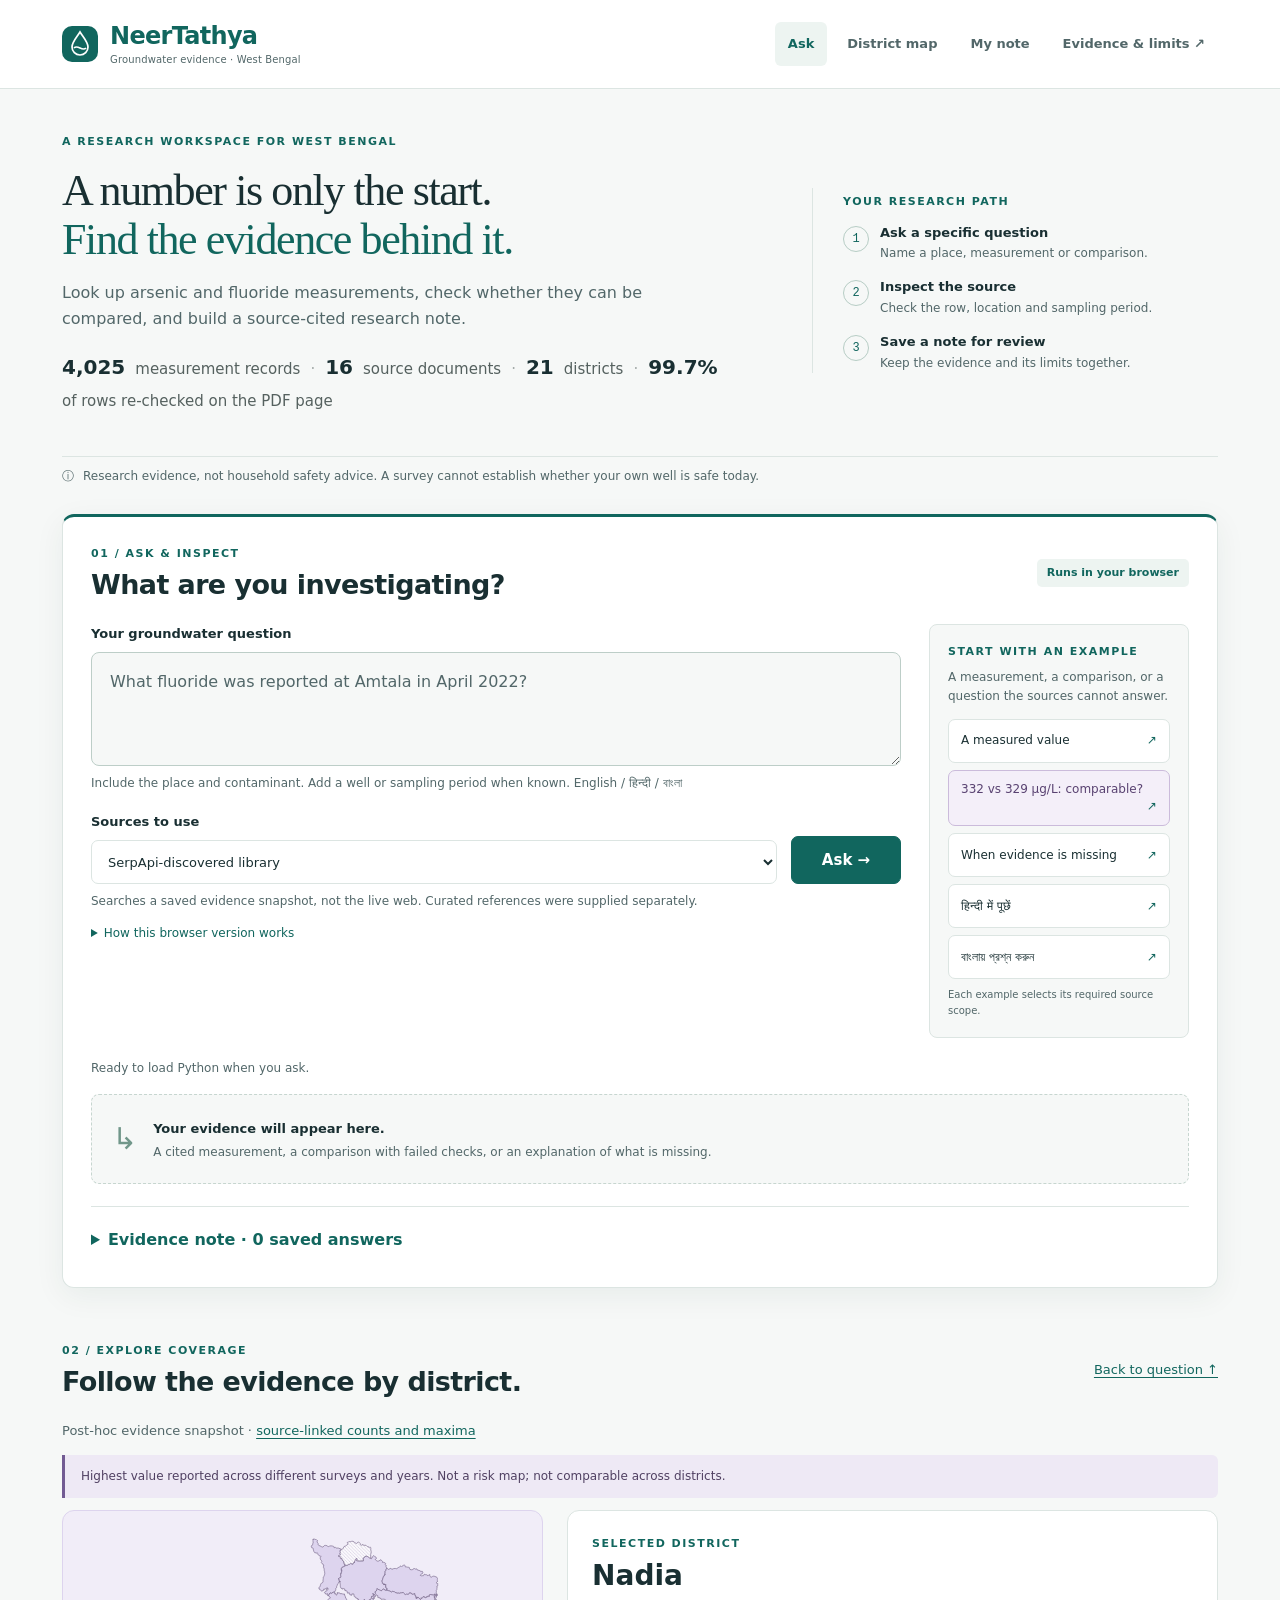
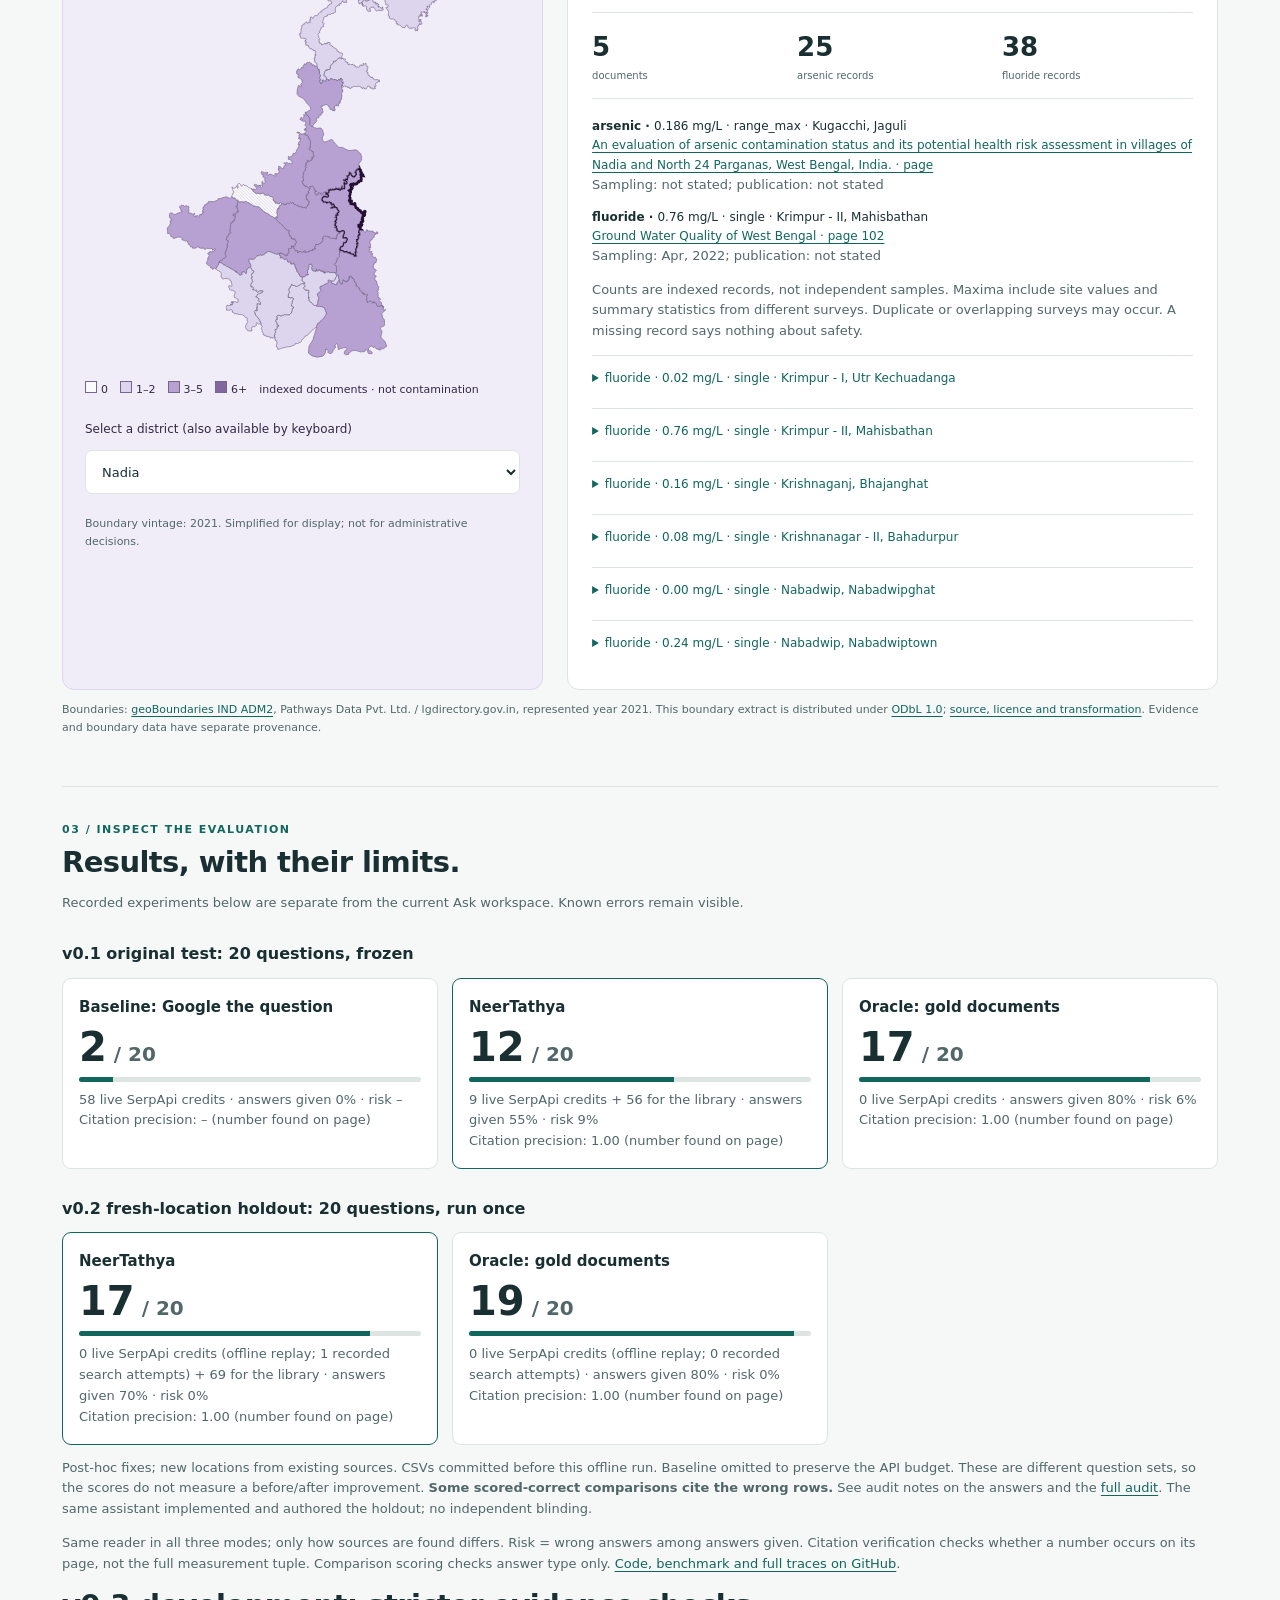
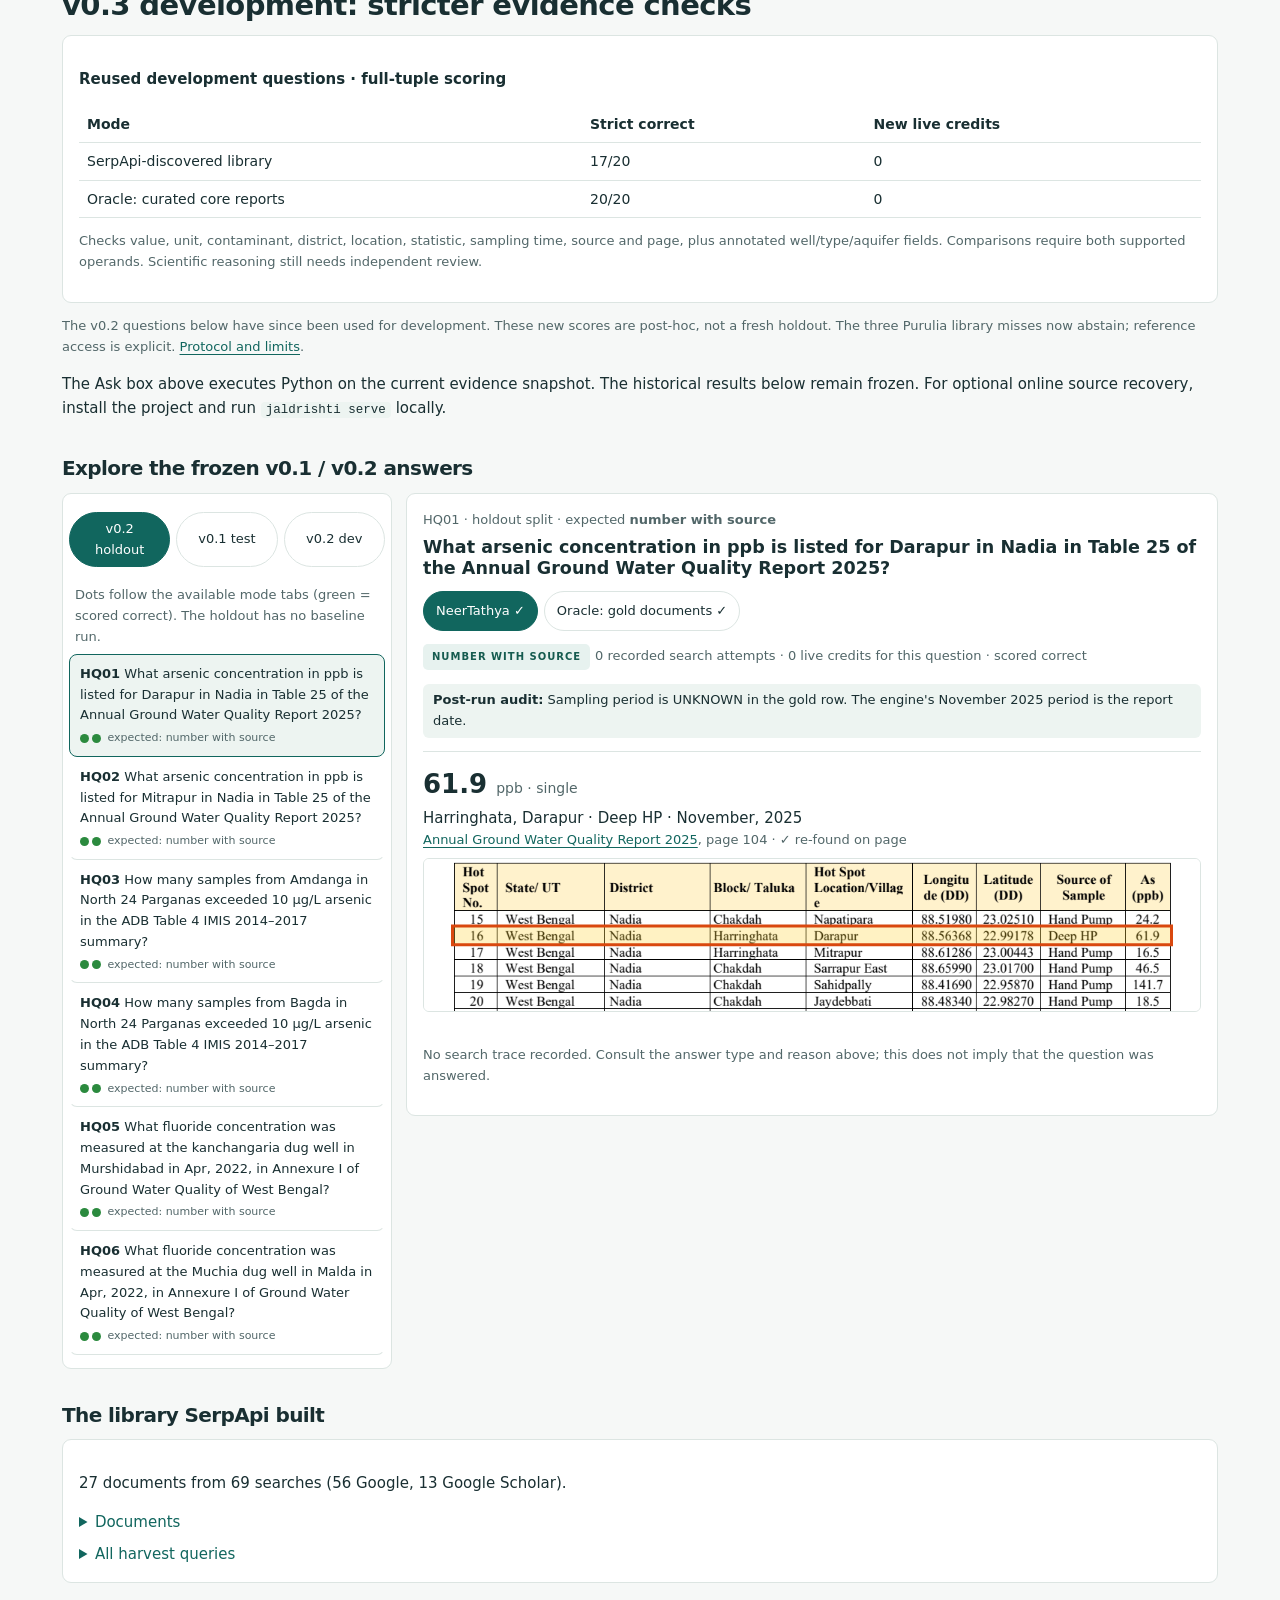
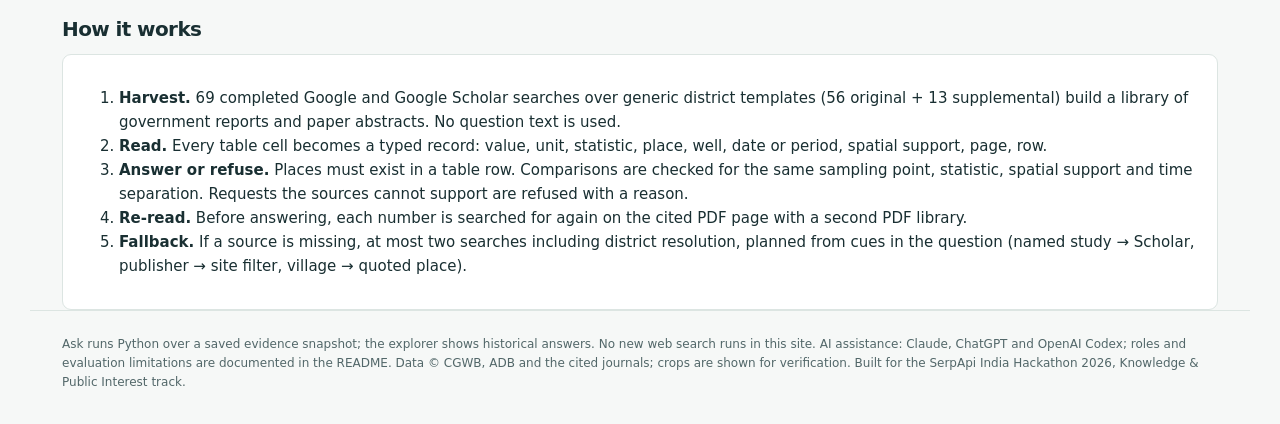
==== commit 4d0b3800: "Scale at a glance (4,025 records, 16 documents, 21 districts); weekly SerpApi source watch (GitHub A" ====
--- a/docs/index.html
+++ b/docs/index.html
@@ -47,7 +47,7 @@
   <nav aria-label="Main navigation"><a href="#ask">Ask</a><a href="#map">District map</a><a href="#note-panel" id="open-note">My note</a><a href="review.html">Evidence &amp; limits ↗</a></nav>
 </div></header>
 <div class="wrap hero">
-  <div><div class="eyebrow">A research workspace for West Bengal</div><h1><span class="hero-lead">A number is only the start.<br></span><em>Find the evidence behind it.</em></h1><p class="lede">Look up arsenic and fluoride measurements, check whether they can be compared, and build a source-cited research note.</p></div>
+  <div><div class="eyebrow">A research workspace for West Bengal</div><h1><span class="hero-lead">A number is only the start.<br></span><em>Find the evidence behind it.</em></h1><p class="lede">Look up arsenic and fluoride measurements, check whether they can be compared, and build a source-cited research note.</p><p class="hero-stats"><b>4,025</b> measurement records <span>·</span> <b>16</b> source documents <span>·</span> <b>21</b> districts <span>·</span> <b>99.7%</b> of rows re-checked on the PDF page</p></div>
   <div class="hero-aside"><span class="mini-label">Your research path</span><ol><li><span>Ask a specific question</span><small>Name a place, measurement or comparison.</small></li><li><span>Inspect the source</span><small>Check the row, location and sampling period.</small></li><li><span>Save a note for review</span><small>Keep the evidence and its limits together.</small></li></ol></div>
 </div>
 <div class="wrap"><p class="safety-line"><span aria-hidden="true">ⓘ</span> Research evidence, not household safety advice. A survey cannot establish whether your own well is safe today.</p></div>
--- a/docs/ask/style.css
+++ b/docs/ask/style.css
@@ -18,3 +18,5 @@
 @media(max-width:760px){.ask-panel>.note-buttons button{flex:0 1 auto}}
 
 @media(max-width:760px){.hero-lead{display:none}.hero h1{font-size:31px;margin:10px 0}.hero{padding-top:24px;padding-bottom:16px}}
+
+.hero-stats{margin-top:18px;font-size:15px;color:var(--muted,#55615f);display:flex;flex-wrap:wrap;gap:6px 10px;align-items:baseline}.hero-stats b{font-size:20px;color:var(--ink,#16201f)}.hero-stats span{opacity:.5}
